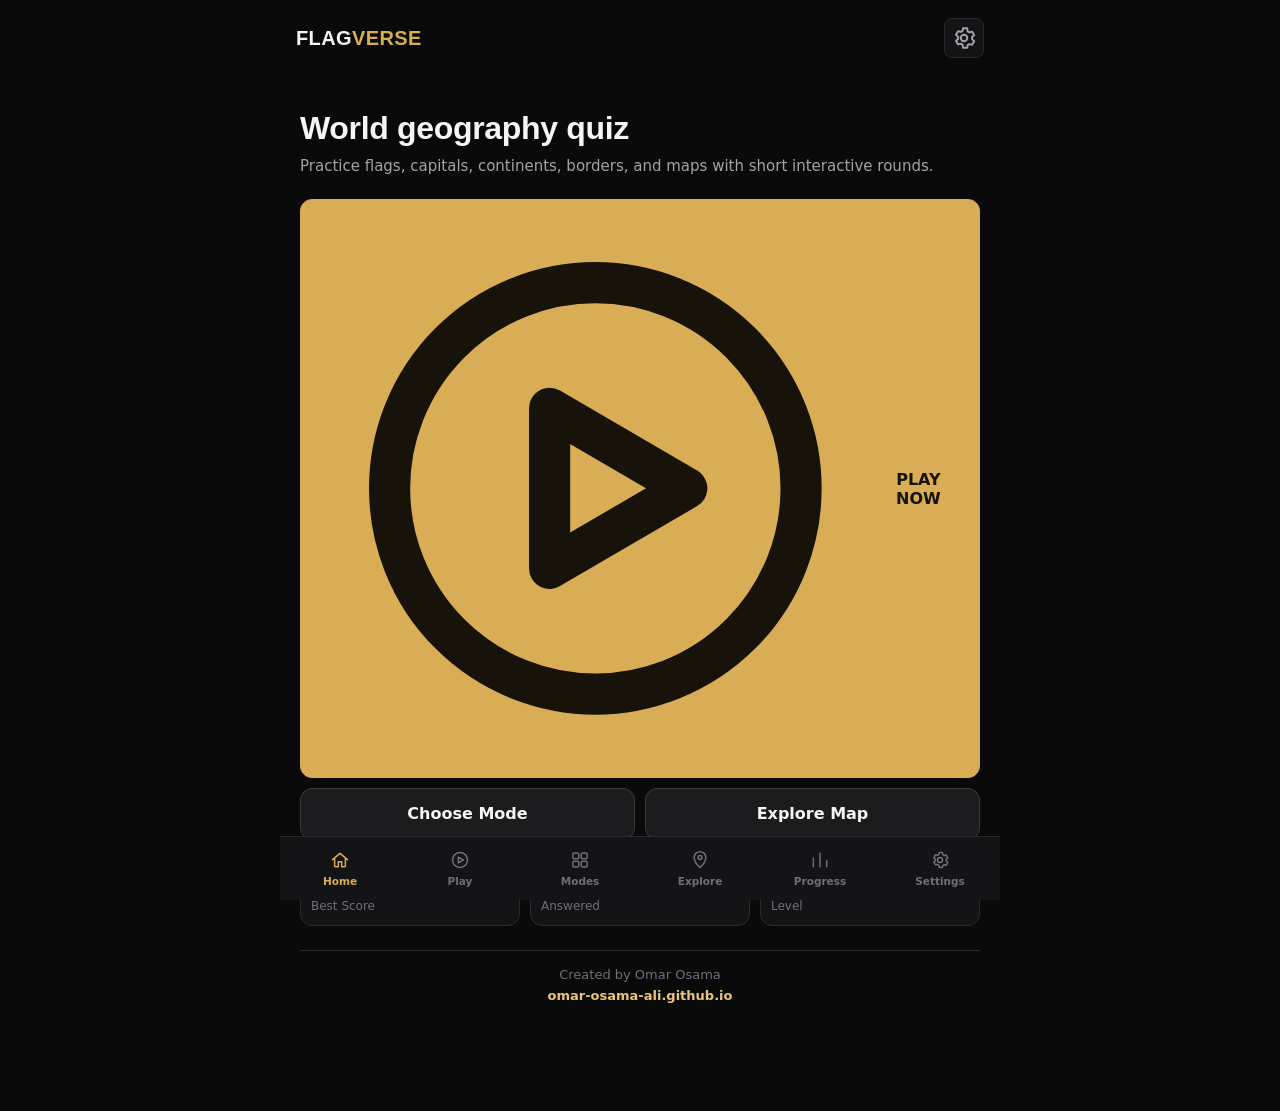
==== index.html @ dda2aec3 "Add files via upload" ====
<!doctype html>
<html lang="en">
<head>
<meta charset="utf-8" />
<meta name="viewport" content="width=device-width, initial-scale=1, viewport-fit=cover" />
<title>FLAGVERSE | World Geography Quiz</title>
<meta name="description" content="Test your knowledge of world flags, capitals, maps, and borders." />
<meta name="theme-color" content="#0a0a0b" />
<link rel="stylesheet" href="./css/style.css" />
</head>
<body>
<a class="fv-skip-link" href="#main-content">Skip to main content</a>
<div class="fv-app" id="fv-app">

  <div class="fv-topbar">
    <div class="fv-wordmark">FLAG<span>VERSE</span></div>
    <div class="fv-topbar-actions">
      <button class="fv-icon-btn" id="btn-top-settings" aria-label="Settings"></button>
    </div>
  </div>

  <!-- HOME -->
  <main id="main-content">
  <section class="fv-screen fv-active" id="screen-home">
    <div class="fv-hero">
      <h1>World geography quiz</h1>
      <p>Practice flags, capitals, continents, borders, and maps with short interactive rounds.</p>
      <div class="fv-hero-actions">
        <button class="fv-btn fv-btn-primary" id="btn-play-now"></button>
        <div class="fv-btn-row">
          <button class="fv-btn fv-btn-secondary" id="btn-choose-mode">Choose Mode</button>
          <button class="fv-btn fv-btn-secondary" id="btn-explore-map">Explore Map</button>
        </div>
      </div>
      <div class="fv-stat-grid" id="home-stats" aria-label="Your local game progress"></div>

      <div class="fv-credit">
        <span>Created by Omar Osama</span>
        <a href="https://omar-osama-ali.github.io/" target="_blank" rel="noopener noreferrer">omar-osama-ali.github.io</a>
      </div>
    </div>
  </section>

  <!-- MODES -->
  <section class="fv-screen" id="screen-modes">
    <div class="fv-back-row">
      <button class="fv-back-btn" data-nav="home"></button>
      <h2 class="fv-page-title">Modes</h2>
    </div>
    <p style="margin-bottom:14px;">Pick a mode to configure and play.</p>
    <div id="modes-list"></div>
  </section>

  <!-- SETUP -->
  <section class="fv-screen" id="screen-setup">
    <div class="fv-back-row">
      <button class="fv-back-btn" data-nav="home"></button>
      <h2 class="fv-page-title">Game Setup</h2>
    </div>

    <div class="fv-card">
      <div class="fv-section-title">Mode</div>
      <div class="fv-choice-grid" id="setup-mode-grid"></div>
    </div>

    <div class="fv-card">
      <div class="fv-section-title">Region</div>
      <div class="fv-choice-grid fv-cols-3" id="setup-region-grid"></div>
      <div id="setup-custom-wrap" style="display:none;margin-top:12px;">
        <div class="fv-section-title">Focus Sets</div>
        <div class="fv-focus-set-list" id="setup-focus-set-list"></div>

        <div class="fv-section-title" style="margin-top:14px;">Countries (tap to toggle)</div>
        <div class="fv-custom-toolbar">
          <span id="setup-custom-count">0 selected</span>
          <button class="fv-btn fv-btn-ghost fv-btn-sm" id="btn-custom-clear" type="button">Clear selected countries</button>
        </div>
        <label class="fv-field-label" for="setup-custom-search">Search countries</label>
        <input class="fv-player-name-input" id="setup-custom-search" placeholder="Search countries" autocomplete="off" />
        <div class="fv-choice-grid fv-cols-3" id="setup-custom-grid" style="max-height:220px;overflow:auto;"></div>
        <div class="fv-save-set-row">
          <label class="fv-field-label" for="setup-set-name">Saved set name</label>
          <input class="fv-player-name-input" id="setup-set-name" maxlength="28" placeholder="Name this set" style="margin-bottom:0;" />
          <button class="fv-btn fv-btn-secondary fv-btn-sm" id="btn-save-focus-set">Save Set</button>
        </div>
      </div>
    </div>

    <div class="fv-card">
      <div class="fv-section-title">Difficulty</div>
      <div class="fv-choice-grid" id="setup-difficulty-grid"></div>
    </div>

    <div class="fv-card">
      <div class="fv-section-title">Questions</div>
      <div class="fv-choice-grid fv-cols-3" id="setup-count-grid"></div>
    </div>

    <div class="fv-card">
      <div class="fv-toggle-row">
        <div>
          <div class="fv-toggle-label">Timer</div>
          <div class="fv-toggle-sub" id="setup-timer-sub">20 seconds per question</div>
        </div>
        <button class="fv-switch" id="setup-timer-toggle" type="button" aria-pressed="false" aria-label="Toggle timer"><span class="fv-switch-knob"></span></button>
      </div>
      <div id="setup-timer-duration-wrap" style="margin:4px 0 12px;">
        <div class="fv-choice-grid fv-cols-3" id="setup-timer-duration-grid"></div>
      </div>
      <div class="fv-toggle-row">
        <div>
          <div class="fv-toggle-label">Hints</div>
          <div class="fv-toggle-sub">Allow hints during play</div>
        </div>
        <button class="fv-switch" id="setup-hints-toggle" type="button" aria-pressed="false" aria-label="Toggle hints"><span class="fv-switch-knob"></span></button>
      </div>
      <div class="fv-toggle-row">
        <div>
          <div class="fv-toggle-label">Allow Repeats</div>
          <div class="fv-toggle-sub">Same country can appear twice</div>
        </div>
        <button class="fv-switch" id="setup-repeats-toggle" type="button" aria-pressed="false" aria-label="Toggle repeated countries"><span class="fv-switch-knob"></span></button>
      </div>
    </div>

    <div class="fv-card">
      <div class="fv-section-title">Players (local)</div>
      <p class="fv-local-note">Player names are used only in this browser and are not submitted to a server.</p>
      <div class="fv-choice-grid fv-cols-3" id="setup-players-grid"></div>
      <div id="setup-player-names" style="margin-top:10px;display:none;"></div>
    </div>

    <button class="fv-btn fv-btn-primary" id="btn-start-game" style="margin-top:6px;">Start Game</button>
  </section>

  <!-- QUIZ -->
  <section class="fv-screen" id="screen-quiz">
    <div class="fv-back-row">
      <button class="fv-back-btn" id="btn-quit-quiz"></button>
      <h2 class="fv-page-title" id="quiz-mode-title">Quiz</h2>
    </div>

    <div class="fv-quiz-topline">
      <span id="quiz-progress-label">Question 1 / 10</span>
      <span class="fv-streak-pill" id="quiz-streak" style="display:none;"></span>
      <span class="fv-timer" id="quiz-timer" style="display:none;"></span>
    </div>
    <div class="fv-progress-track"><div class="fv-progress-fill" id="quiz-progress-fill" style="width:0%"></div></div>

    <div class="fv-player-turn-banner" id="quiz-player-banner" style="display:none;"></div>

    <div id="quiz-question-area"></div>

    <div class="fv-hint-row" id="quiz-hint-row" style="display:none;"></div>

    <div class="fv-feedback" id="quiz-feedback">
      <div class="fv-feedback-title" id="quiz-feedback-title"></div>
      <div class="fv-feedback-sub" id="quiz-feedback-sub"></div>
    </div>

    <button class="fv-btn fv-btn-primary" id="btn-next-question" style="margin-top:16px;display:none;">Next</button>
  </section>

  <!-- RESULT -->
  <section class="fv-screen" id="screen-result">
    <div class="fv-back-row">
      <button class="fv-back-btn" data-nav="home"></button>
      <h2 class="fv-page-title">Results</h2>
    </div>
    <div id="result-content"></div>
    <div class="fv-btn-row" style="margin-top:18px;">
      <button class="fv-btn fv-btn-secondary" data-nav="home">Home</button>
      <button class="fv-btn fv-btn-primary" id="btn-play-again">Play Again</button>
    </div>
  </section>

  <!-- EXPLORE MAP -->
  <section class="fv-screen" id="screen-explore">
    <div class="fv-back-row">
      <button class="fv-back-btn" data-nav="home"></button>
      <h2 class="fv-page-title">Explore Map</h2>
    </div>
    <p style="margin-bottom:12px;">Select a country to view its details. Explore mode does not affect your score.</p>
    <div class="fv-map-wrap" id="explore-map-wrap">
      <svg id="explore-map-svg"></svg>
      <div class="fv-map-controls">
        <button class="fv-map-zoom-btn" id="explore-zoom-in" type="button" aria-label="Zoom in"></button>
        <button class="fv-map-zoom-btn" id="explore-zoom-out" type="button" aria-label="Zoom out"></button>
        <button class="fv-map-zoom-btn" id="explore-zoom-reset" type="button" aria-label="Reset map zoom"></button>
      </div>
    </div>
    <div class="fv-card fv-explore-panel" id="explore-panel" style="display:none;"></div>
  </section>

  <!-- PROGRESS -->
  <section class="fv-screen" id="screen-progress">
    <div class="fv-back-row">
      <button class="fv-back-btn" data-nav="home"></button>
      <h2 class="fv-page-title">Progress</h2>
    </div>
    <div id="progress-content"></div>
  </section>

  <!-- SETTINGS -->
  <section class="fv-screen" id="screen-settings">
    <div class="fv-back-row">
      <button class="fv-back-btn" data-nav="home"></button>
      <h2 class="fv-page-title">Settings</h2>
    </div>
    <div class="fv-card">
      <div class="fv-section-title">Default Preferences</div>
      <p>Your last-used Game Setup is saved automatically and reused for Play Now.</p>
    </div>
    <div class="fv-card">
      <div class="fv-section-title">Data</div>
      <button class="fv-btn fv-btn-ghost fv-settings-danger" id="btn-reset-progress">Reset Local Progress</button>
    </div>
    <div class="fv-card">
      <div class="fv-section-title">About</div>
      <p>FLAGVERSE stores game progress and settings locally in this browser. The app does not provide a global leaderboard or an account system.</p>
      <div class="fv-credit" style="margin-top:14px;">
        <strong>Project owner</strong>
        <span>Omar Osama Ali</span>
        <span>Cairo, Egypt</span>
        <a href="mailto:omar-osama2011@yahoo.com">omar-osama2011@yahoo.com</a>
        <a href="https://omar-osama-ali.github.io/" target="_blank" rel="noopener noreferrer">omar-osama-ali.github.io</a>
      </div>
    </div>
    <div class="fv-card">
      <div class="fv-section-title">Legal and privacy</div>
      <p class="fv-legal-links"><a href="./privacy.html">Privacy Policy</a><a href="./cookies.html">Cookies Policy</a><a href="./terms.html">Terms of Use</a><a href="./refund.html">Refund Policy</a></p>
    </div>
  </section>

  </main>

  <nav class="fv-nav" id="fv-nav" aria-label="Primary navigation">
    <button class="fv-nav-item" data-nav="home"><span class="fv-nav-icon"></span><span>Home</span></button>
    <button class="fv-nav-item" data-nav="setup"><span class="fv-nav-icon"></span><span>Play</span></button>
    <button class="fv-nav-item" data-nav="modes"><span class="fv-nav-icon"></span><span>Modes</span></button>
    <button class="fv-nav-item" data-nav="explore"><span class="fv-nav-icon"></span><span>Explore</span></button>
    <button class="fv-nav-item" data-nav="progress"><span class="fv-nav-icon"></span><span>Progress</span></button>
    <button class="fv-nav-item" data-nav="settings"><span class="fv-nav-icon"></span><span>Settings</span></button>
  </nav>
</div>

<script src="./js/icons.js"></script>
<script src="./js/countries-data.js"></script>
<script src="./js/storage.js"></script>
<script src="./js/focus-sets.js"></script>
<script src="./js/scoring.js"></script>
<script src="./js/questions.js"></script>
<script src="./js/map.js"></script>
<script src="./js/game.js"></script>
<script src="./js/ui.js"></script>
<script src="./js/main.js"></script>
</body>
</html>
---- css/style.css ----
/* FLAGVERSE - design tokens
   Palette: near-black base, warm gold accent, no purple, no decorative gradients.
   Type: system UI fonts for fast, local rendering and reduced third-party dependencies. */

:root {
  --bg: #0a0a0b;
  --surface: #141416;
  --surface-2: #1c1c1f;
  --surface-3: #232326;
  --border: #2b2b2f;
  --border-strong: #3a3a3f;
  --text: #f5f5f4;
  --text-dim: #a3a3a8;
  --text-faint: #6f6f75;
  --gold: #d8ad55;
  --gold-strong: #e9c67c;
  --gold-dim: #6b5730;
  --success: #46c07d;
  --success-bg: rgba(70, 192, 125, 0.14);
  --danger: #e2685f;
  --danger-bg: rgba(226, 104, 95, 0.14);
  --radius-sm: 8px;
  --radius-md: 12px;
  --radius-lg: 18px;
  --nav-h: 64px;
  --font-display: "Segoe UI", Arial, sans-serif;
  --font-body: system-ui, -apple-system, BlinkMacSystemFont, "Segoe UI", Arial, sans-serif;
}

* {
  box-sizing: border-box;
}

html,
body {
  margin: 0;
  padding: 0;
  background: var(--bg);
  color: var(--text);
  font-family: var(--font-body);
  -webkit-tap-highlight-color: transparent;
}

body {
  min-height: 100vh;
  padding-bottom: calc(var(--nav-h) + 12px);
}

h1,
h2,
h3,
h4 {
  font-family: var(--font-display);
  margin: 0;
  font-weight: 600;
  letter-spacing: -0.01em;
}

p {
  margin: 0;
  color: var(--text-dim);
  line-height: 1.5;
}

button {
  font-family: inherit;
  cursor: pointer;
}

a {
  color: inherit;
}

img {
  max-width: 100%;
  display: block;
}

:focus-visible {
  outline: 2px solid var(--gold);
  outline-offset: 2px;
}

.fv-app {
  max-width: 720px;
  margin: 0 auto;
  min-height: 100vh;
  position: relative;
}

.fv-screen {
  display: none;
  padding: 20px 16px 24px;
  animation: fv-fade-in 0.18s ease;
}

.fv-screen.fv-active {
  display: block;
}

@keyframes fv-fade-in {
  from {
    opacity: 0;
    transform: translateY(4px);
  }
  to {
    opacity: 1;
    transform: translateY(0);
  }
}

/* ---------- Top bar ---------- */
.fv-topbar {
  display: flex;
  align-items: center;
  justify-content: space-between;
  padding: 18px 16px 4px;
  max-width: 720px;
  margin: 0 auto;
}

.fv-wordmark {
  font-family: var(--font-display);
  font-size: 20px;
  font-weight: 700;
  letter-spacing: 0.02em;
  color: var(--text);
}

.fv-wordmark span {
  color: var(--gold);
}

.fv-topbar-actions {
  display: flex;
  gap: 8px;
}

.fv-icon-btn {
  width: 40px;
  height: 40px;
  border-radius: var(--radius-sm);
  background: var(--surface);
  border: 1px solid var(--border);
  display: flex;
  align-items: center;
  justify-content: center;
  color: var(--text-dim);
}

.fv-icon-btn:active {
  background: var(--surface-2);
}

/* ---------- Buttons ---------- */
.fv-btn {
  display: inline-flex;
  align-items: center;
  justify-content: center;
  gap: 8px;
  width: 100%;
  min-height: 52px;
  padding: 14px 20px;
  border-radius: var(--radius-md);
  border: 1px solid var(--border);
  background: var(--surface);
  color: var(--text);
  font-size: 16px;
  font-weight: 600;
  font-family: var(--font-body);
  transition: transform 0.08s ease, background 0.15s ease, border-color 0.15s ease;
}

.fv-btn:active {
  transform: scale(0.98);
}

.fv-btn-primary {
  background: var(--gold);
  border-color: var(--gold);
  color: #17130a;
}

.fv-btn-primary:active {
  background: var(--gold-strong);
}

.fv-btn-secondary {
  background: var(--surface-2);
  border-color: var(--border-strong);
}

.fv-btn-ghost {
  background: transparent;
  border-color: var(--border);
  color: var(--text-dim);
}

.fv-btn-sm {
  min-height: 40px;
  padding: 8px 14px;
  font-size: 14px;
  width: auto;
}

.fv-btn-row {
  display: flex;
  gap: 10px;
}

.fv-btn[disabled] {
  opacity: 0.45;
  pointer-events: none;
}

/* ---------- Cards ---------- */
.fv-card {
  background: var(--surface);
  border: 1px solid var(--border);
  border-radius: var(--radius-lg);
  padding: 18px;
}

.fv-card + .fv-card {
  margin-top: 12px;
}

.fv-section-title {
  font-size: 13px;
  font-weight: 600;
  color: var(--text-faint);
  text-transform: none;
  margin-bottom: 10px;
}

/* ---------- Home ---------- */
.fv-hero {
  padding: 28px 4px 8px;
}

.fv-hero h1 {
  font-size: 32px;
  line-height: 1.15;
}

.fv-hero p {
  margin-top: 8px;
  font-size: 15px;
}

.fv-hero-actions {
  margin-top: 22px;
  display: flex;
  flex-direction: column;
  gap: 10px;
}

.fv-stat-grid {
  display: grid;
  grid-template-columns: repeat(3, 1fr);
  gap: 10px;
  margin-top: 18px;
}

.fv-stat {
  background: var(--surface);
  border: 1px solid var(--border);
  border-radius: var(--radius-md);
  padding: 12px 10px;
  text-align: left;
}

.fv-stat-value {
  font-family: var(--font-display);
  font-size: 22px;
  font-weight: 700;
  color: var(--gold-strong);
}

.fv-stat-label {
  font-size: 12px;
  color: var(--text-faint);
  margin-top: 2px;
}

/* ---------- Choice grid (setup screens) ---------- */
.fv-choice-grid {
  display: grid;
  grid-template-columns: repeat(2, 1fr);
  gap: 8px;
}

.fv-choice-grid.fv-cols-3 {
  grid-template-columns: repeat(3, 1fr);
}

.fv-choice {
  border: 1px solid var(--border);
  background: var(--surface-2);
  border-radius: var(--radius-md);
  padding: 12px 10px;
  text-align: left;
  color: var(--text-dim);
  font-size: 14px;
  font-weight: 600;
  min-height: 48px;
}

.fv-choice .fv-choice-sub {
  display: block;
  font-weight: 400;
  font-size: 11px;
  color: var(--text-faint);
  margin-top: 2px;
}

.fv-choice.fv-selected {
  border-color: var(--gold);
  color: var(--text);
  background: rgba(216, 173, 85, 0.1);
}

.fv-toggle-row {
  display: flex;
  align-items: center;
  justify-content: space-between;
  padding: 12px 2px;
  border-bottom: 1px solid var(--border);
}

.fv-toggle-row:last-child {
  border-bottom: none;
}

.fv-toggle-label {
  font-size: 15px;
  font-weight: 600;
  color: var(--text);
}

.fv-toggle-sub {
  font-size: 12px;
  color: var(--text-faint);
  margin-top: 2px;
}

.fv-switch {
  width: 46px;
  height: 27px;
  border-radius: 14px;
  background: var(--surface-3);
  border: 1px solid var(--border-strong);
  position: relative;
  flex-shrink: 0;
}

.fv-switch-knob {
  position: absolute;
  top: 2px;
  left: 2px;
  width: 21px;
  height: 21px;
  border-radius: 50%;
  background: var(--text-faint);
  transition: transform 0.15s ease, background 0.15s ease;
}

.fv-switch.fv-on {
  background: var(--gold-dim);
  border-color: var(--gold);
}

.fv-switch.fv-on .fv-switch-knob {
  transform: translateX(19px);
  background: var(--gold-strong);
}

/* ---------- Quiz screen ---------- */
.fv-quiz-topline {
  display: flex;
  align-items: center;
  justify-content: space-between;
  margin-bottom: 14px;
  font-size: 13px;
  color: var(--text-faint);
}

.fv-progress-track {
  height: 4px;
  border-radius: 2px;
  background: var(--surface-2);
  overflow: hidden;
  margin-bottom: 18px;
}

.fv-progress-fill {
  height: 100%;
  background: var(--gold);
  border-radius: 2px;
  transition: width 0.25s ease;
}

.fv-streak-pill {
  display: inline-flex;
  align-items: center;
  gap: 6px;
  padding: 4px 10px;
  border-radius: var(--radius-sm);
  background: var(--surface-2);
  border: 1px solid var(--border);
  color: var(--gold-strong);
  font-weight: 700;
  font-size: 13px;
}

.fv-timer {
  font-variant-numeric: tabular-nums;
  font-weight: 700;
}

.fv-timer.fv-timer-low {
  color: var(--danger);
}

.fv-question-flag-wrap {
  display: flex;
  justify-content: center;
  margin: 6px 0 20px;
}

.fv-question-flag {
  width: 100%;
  max-width: 340px;
  aspect-ratio: 3 / 2;
  object-fit: cover;
  border-radius: var(--radius-md);
  border: 1px solid var(--border);
  background: var(--surface-2);
}

.fv-question-prompt {
  font-size: 22px;
  text-align: center;
  margin-bottom: 4px;
}

.fv-question-sub {
  text-align: center;
  font-size: 15px;
  color: var(--text-dim);
  margin-bottom: 18px;
}

.fv-capital-display {
  font-family: var(--font-display);
  font-size: 30px;
  text-align: center;
  font-weight: 700;
  margin: 10px 0 22px;
}

.fv-clue-list {
  list-style: none;
  padding: 0;
  margin: 0 0 20px;
  display: flex;
  flex-direction: column;
  gap: 8px;
}

.fv-clue-list li {
  background: var(--surface-2);
  border: 1px solid var(--border);
  border-radius: var(--radius-sm);
  padding: 10px 12px;
  font-size: 14px;
  color: var(--text-dim);
}

.fv-clue-list li.fv-locked {
  color: var(--text-faint);
  filter: blur(4px);
  user-select: none;
}

.fv-options {
  display: grid;
  grid-template-columns: 1fr;
  gap: 10px;
}

.fv-options.fv-options-flags {
  grid-template-columns: 1fr 1fr;
}

.fv-option {
  border: 1px solid var(--border);
  background: var(--surface);
  border-radius: var(--radius-md);
  padding: 14px 16px;
  min-height: 52px;
  font-size: 16px;
  font-weight: 600;
  text-align: left;
  color: var(--text);
  display: flex;
  align-items: center;
  gap: 10px;
}

.fv-option:active {
  transform: scale(0.98);
}

.fv-option img {
  width: 44px;
  border-radius: 4px;
  border: 1px solid var(--border);
}

.fv-options-flags .fv-option {
  flex-direction: column;
  align-items: stretch;
  padding: 10px;
}

.fv-options-flags .fv-option img {
  width: 100%;
  aspect-ratio: 3/2;
  object-fit: cover;
}

.fv-option.fv-correct {
  border-color: var(--success);
  background: var(--success-bg);
}

.fv-option.fv-incorrect {
  border-color: var(--danger);
  background: var(--danger-bg);
}

.fv-option[disabled] {
  opacity: 1;
  pointer-events: none;
}

.fv-option[disabled]:not(.fv-correct):not(.fv-incorrect) {
  opacity: 0.5;
}

.fv-feedback {
  margin-top: 16px;
  padding: 14px 16px;
  border-radius: var(--radius-md);
  border: 1px solid var(--border);
  display: none;
}

.fv-feedback.fv-show {
  display: block;
}

.fv-feedback.fv-good {
  border-color: var(--success);
  background: var(--success-bg);
}

.fv-feedback.fv-bad {
  border-color: var(--danger);
  background: var(--danger-bg);
}

.fv-feedback-title {
  font-family: var(--font-display);
  font-weight: 700;
  font-size: 16px;
}

.fv-feedback-sub {
  font-size: 13px;
  color: var(--text-dim);
  margin-top: 3px;
}

.fv-hint-row {
  display: flex;
  gap: 8px;
  overflow-x: auto;
  margin: 16px 0 4px;
  padding-bottom: 4px;
}

.fv-hint-chip {
  flex: none;
  border: 1px solid var(--border);
  background: var(--surface-2);
  color: var(--text-dim);
  border-radius: var(--radius-sm);
  padding: 8px 12px;
  font-size: 12px;
  font-weight: 600;
  white-space: nowrap;
}

.fv-hint-chip[disabled] {
  opacity: 0.35;
}

/* ---------- Map ---------- */
.fv-map-wrap {
  position: relative;
  width: 100%;
  aspect-ratio: 4 / 3;
  background: var(--surface);
  border: 1px solid var(--border);
  border-radius: var(--radius-md);
  overflow: hidden;
  touch-action: none;
}

.fv-map-wrap svg {
  width: 100%;
  height: 100%;
  display: block;
}

.fv-country {
  fill: var(--surface-3);
  stroke: var(--bg);
  stroke-width: 0.5;
}

.fv-interactive {
  cursor: pointer;
}

.fv-interactive:hover {
  fill: var(--gold-dim);
}

.fv-unavailable {
  fill: var(--surface-2);
  pointer-events: none;
}

.fv-country.fv-correct {
  fill: var(--success);
}

.fv-country.fv-incorrect {
  fill: var(--danger);
}

.fv-map-controls {
  position: absolute;
  right: 10px;
  bottom: 10px;
  display: flex;
  flex-direction: column;
  gap: 6px;
}

.fv-map-zoom-btn {
  width: 36px;
  height: 36px;
  border-radius: var(--radius-sm);
  background: rgba(20, 20, 22, 0.85);
  border: 1px solid var(--border-strong);
  color: var(--text);
  font-size: 18px;
  font-weight: 700;
  display: flex;
  align-items: center;
  justify-content: center;
}

.fv-explore-panel {
  margin-top: 12px;
}

.fv-explore-panel .fv-row {
  display: flex;
  justify-content: space-between;
  padding: 8px 0;
  border-bottom: 1px solid var(--border);
  font-size: 14px;
}

.fv-explore-panel .fv-row:last-child {
  border-bottom: none;
}

.fv-explore-panel .fv-row-label {
  color: var(--text-faint);
}

.fv-explore-flag {
  width: 64px;
  border-radius: 6px;
  border: 1px solid var(--border);
  margin-right: 10px;
}

.fv-explore-head {
  display: flex;
  align-items: center;
  gap: 10px;
}

/* ---------- Mode cards ---------- */
.fv-mode-card {
  width: 100%;
  text-align: left;
  display: flex;
  align-items: center;
  justify-content: space-between;
  margin-bottom: 10px;
  border: 1px solid var(--border);
  background: var(--surface);
  color: var(--text);
  min-height: 64px;
}

.fv-mode-card-title {
  display: block;
  font-family: var(--font-display);
  font-weight: 600;
  font-size: 16px;
}

.fv-mode-card-desc {
  display: block;
  font-size: 13px;
  color: var(--text-faint);
  margin-top: 3px;
}

.fv-mode-card-chev {
  color: var(--text-faint);
  flex-shrink: 0;
  margin-left: 10px;
}

/* ---------- Result screen ---------- */
.fv-result-score {
  text-align: center;
  padding: 20px 0 6px;
}

.fv-result-score .fv-big {
  font-family: var(--font-display);
  font-size: 52px;
  font-weight: 700;
  color: var(--gold-strong);
}

.fv-result-grid {
  display: grid;
  grid-template-columns: repeat(2, 1fr);
  gap: 10px;
  margin-top: 18px;
}

.fv-result-item {
  background: var(--surface-2);
  border: 1px solid var(--border);
  border-radius: var(--radius-md);
  padding: 12px;
}

.fv-result-item .fv-label {
  font-size: 12px;
  color: var(--text-faint);
}

.fv-result-item .fv-val {
  font-family: var(--font-display);
  font-size: 20px;
  font-weight: 700;
  margin-top: 2px;
}

.fv-player-row {
  display: flex;
  align-items: center;
  justify-content: space-between;
  padding: 10px 0;
  border-bottom: 1px solid var(--border);
}

.fv-player-row:last-child {
  border-bottom: none;
}

.fv-player-rank {
  color: var(--text-faint);
  font-size: 13px;
  width: 22px;
}

.fv-crown {
  color: var(--gold);
}

/* ---------- Credit ---------- */
.fv-credit {
  margin-top: 24px;
  padding-top: 16px;
  border-top: 1px solid var(--border);
  display: flex;
  flex-direction: column;
  gap: 3px;
  font-size: 13px;
  color: var(--text-faint);
}

.fv-credit a {
  color: var(--gold);
  text-decoration: none;
  font-weight: 600;
  word-break: break-all;
}

.fv-credit a:hover {
  color: var(--gold-strong);
  text-decoration: underline;
}

/* ---------- Focus sets ---------- */
.fv-focus-set-list {
  display: flex;
  flex-direction: column;
  gap: 8px;
}

.fv-focus-set {
  display: flex;
  align-items: center;
  gap: 10px;
  border: 1px solid var(--border);
  background: var(--surface-2);
  border-radius: var(--radius-md);
  padding: 10px 12px;
  min-height: 48px;
}

.fv-focus-set.fv-selected {
  border-color: var(--gold);
  background: rgba(216, 173, 85, 0.1);
}

.fv-focus-set-main {
  flex: 1;
  text-align: left;
  background: none;
  border: none;
  color: var(--text);
  padding: 0;
  font-size: 14px;
  font-weight: 600;
  font-family: inherit;
}

.fv-focus-set-count {
  display: block;
  font-size: 11px;
  font-weight: 400;
  color: var(--text-faint);
  margin-top: 2px;
}

.fv-focus-set-del {
  background: none;
  border: none;
  color: var(--text-faint);
  padding: 4px;
  display: flex;
  flex-shrink: 0;
}

.fv-focus-set-del svg {
  width: 16px;
  height: 16px;
}

.fv-custom-toolbar {
  display: flex;
  align-items: center;
  justify-content: space-between;
  font-size: 13px;
  color: var(--text-faint);
  margin-bottom: 8px;
}

.fv-save-set-row {
  display: flex;
  gap: 8px;
  align-items: center;
  margin-top: 10px;
}

.fv-save-set-row input {
  flex: 1;
}

.fv-save-set-row button {
  flex-shrink: 0;
}

/* ---------- Bottom nav ---------- */
.fv-nav {
  position: fixed;
  bottom: 0;
  left: 0;
  right: 0;
  height: var(--nav-h);
  background: var(--surface);
  border-top: 1px solid var(--border);
  display: flex;
  max-width: 720px;
  margin: 0 auto;
  z-index: 30;
}

.fv-nav-item {
  flex: 1;
  display: flex;
  flex-direction: column;
  align-items: center;
  justify-content: center;
  gap: 3px;
  background: transparent;
  border: none;
  color: var(--text-faint);
  font-size: 10.5px;
  font-weight: 600;
  padding: 6px 2px;
}

.fv-nav-item.fv-active {
  color: var(--gold);
}

.fv-nav-item svg {
  width: 20px;
  height: 20px;
}

/* ---------- Misc ---------- */
.fv-back-row {
  display: flex;
  align-items: center;
  gap: 10px;
  margin-bottom: 16px;
}

.fv-back-btn {
  width: 38px;
  height: 38px;
  border-radius: var(--radius-sm);
  background: var(--surface);
  border: 1px solid var(--border);
  color: var(--text);
  display: flex;
  align-items: center;
  justify-content: center;
}

.fv-page-title {
  font-size: 20px;
}

.fv-empty-state {
  text-align: center;
  padding: 40px 20px;
  color: var(--text-faint);
}

.fv-player-name-input {
  width: 100%;
  min-height: 46px;
  border-radius: var(--radius-sm);
  border: 1px solid var(--border);
  background: var(--surface-2);
  color: var(--text);
  padding: 10px 12px;
  font-size: 15px;
  margin-bottom: 8px;
}

.fv-player-turn-banner {
  text-align: center;
  font-size: 13px;
  color: var(--text-faint);
  margin-bottom: 6px;
}

.fv-player-turn-banner strong {
  color: var(--gold-strong);
}

.fv-settings-danger {
  border-color: var(--danger);
  color: var(--danger);
}

@media (min-width: 640px) {
  .fv-choice-grid {
    grid-template-columns: repeat(3, 1fr);
  }
  .fv-stat-grid {
    grid-template-columns: repeat(3, 1fr);
  }
}

@media (prefers-reduced-motion: reduce) {
  .fv-screen,
  .fv-btn,
  .fv-option {
    animation: none !important;
    transition: none !important;
  }
}

/* Native map renderer: keeps the map functional even without CDN libraries. */
.fv-map-wrap svg { cursor: grab; user-select: none; }
.fv-map-wrap svg:active { cursor: grabbing; }


/* Accessibility and responsive polish */
.fv-skip-link {
  position: fixed;
  left: 12px;
  top: 12px;
  z-index: 1000;
  transform: translateY(-180%);
  background: var(--gold);
  color: #17130a;
  padding: 10px 14px;
  border-radius: var(--radius-sm);
  font-weight: 700;
  text-decoration: none;
}
.fv-skip-link:focus { transform: translateY(0); }
.fv-field-label {
  display: block;
  margin: 0 0 6px;
  font-size: 13px;
  font-weight: 600;
  color: var(--text-dim);
}
.fv-credit {
  display: flex;
  flex-wrap: wrap;
  gap: 6px 12px;
  align-items: center;
}
.fv-credit a { color: var(--gold-strong); }
.fv-legal-links { display: flex; flex-wrap: wrap; gap: 10px 16px; }
.fv-legal-links a { color: var(--gold-strong); font-weight: 600; }
button, input { -webkit-font-smoothing: antialiased; }
input {
  color: var(--text);
}
input::placeholder { color: #8f8f96; opacity: 1; }
@media (max-width: 420px) {
  .fv-btn-row { flex-direction: column; }
  .fv-stat-grid { grid-template-columns: 1fr; }
}
@media (prefers-reduced-motion: reduce) {
  html { scroll-behavior: auto !important; }
  .fv-screen { animation: none !important; }
}

.fv-local-note { font-size: 12px; margin-bottom: 12px; }
.fv-field-label + .fv-player-name-input { margin-bottom: 10px; }
.fv-nav-item:focus-visible, .fv-map-zoom-btn:focus-visible, .fv-switch:focus-visible, .fv-icon-btn:focus-visible { outline: 2px solid var(--gold); outline-offset: 2px; }
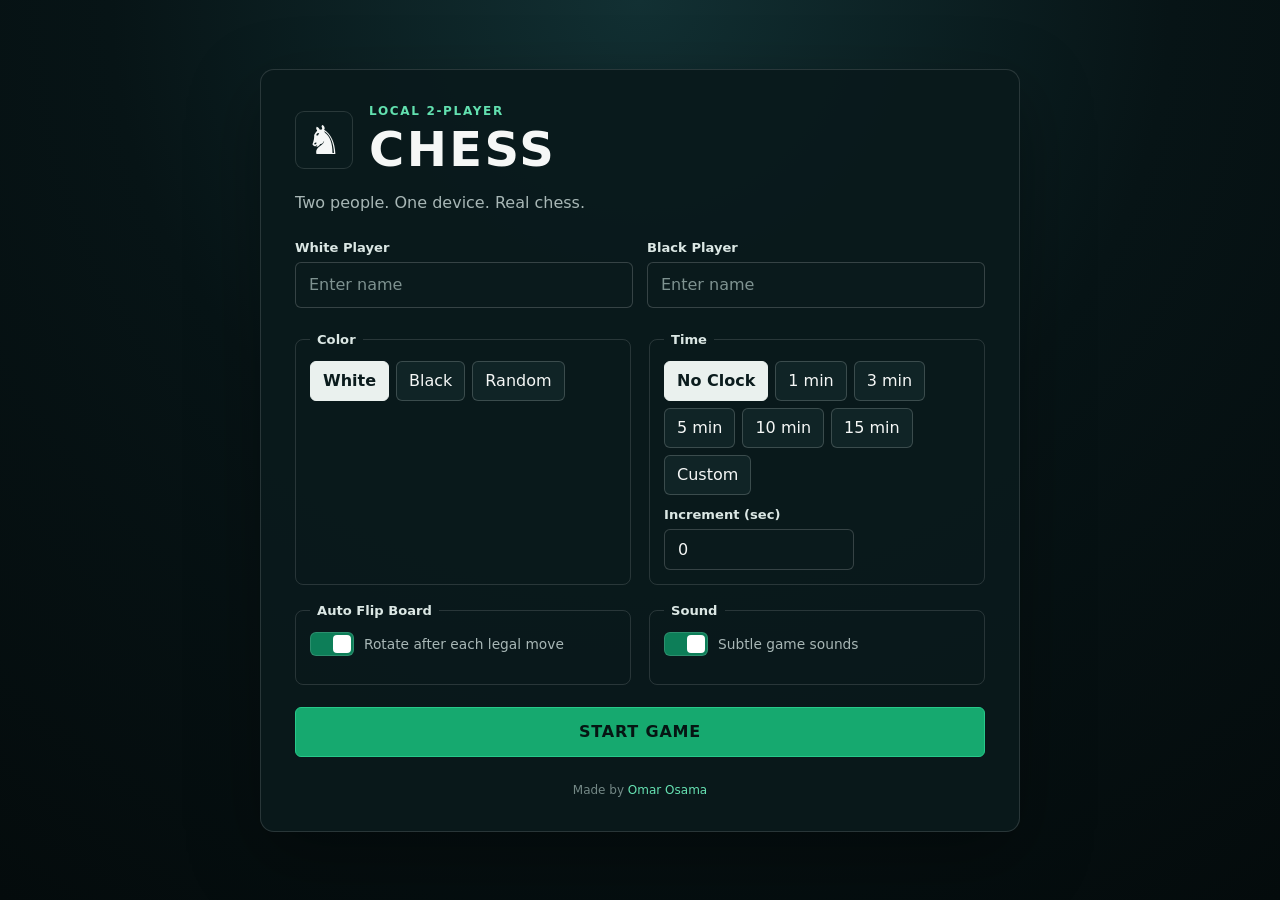
==== commit b9f51027: "Add files via upload" ====
--- a/index.html
+++ b/index.html
@@ -1,258 +1,157 @@
 <!doctype html>
 <html lang="en">
 <head>
-<meta charset="utf-8" />
-<meta name="viewport" content="width=device-width, initial-scale=1, viewport-fit=cover" />
-<title>FLAGVERSE | World Geography Quiz</title>
-<meta name="description" content="Test your knowledge of world flags, capitals, maps, and borders." />
-<meta name="theme-color" content="#0a0a0b" />
-<link rel="stylesheet" href="./css/style.css" />
+  <meta charset="utf-8">
+  <meta name="viewport" content="width=device-width, initial-scale=1, viewport-fit=cover">
+  <meta name="theme-color" content="#071416">
+  <meta name="description" content="A polished local 2-player chess game for two people sharing one device.">
+  <title>LOCAL 2-PLAYER CHESS</title>
+  <link rel="stylesheet" href="styles.css">
 </head>
 <body>
-<a class="fv-skip-link" href="#main-content">Skip to main content</a>
-<div class="fv-app" id="fv-app">
+  <main id="app" class="app-shell">
+    <section id="setupScreen" class="screen setup-screen" aria-labelledby="setupTitle">
+      <div class="setup-card">
+        <div class="brand-lockup">
+          <div class="brand-mark" aria-hidden="true">♞</div>
+          <div>
+            <p class="eyebrow">LOCAL 2-PLAYER</p>
+            <h1 id="setupTitle">CHESS</h1>
+          </div>
+        </div>
+        <p class="setup-lede">Two people. One device. Real chess.</p>
 
-  <div class="fv-topbar">
-    <div class="fv-wordmark">FLAG<span>VERSE</span></div>
-    <div class="fv-topbar-actions">
-      <button class="fv-icon-btn" id="btn-top-settings" aria-label="Settings"></button>
+        <form id="setupForm" novalidate>
+          <div class="player-fields">
+            <label class="field">
+              <span>White Player</span>
+              <input id="whiteName" name="whiteName" type="text" maxlength="24" autocomplete="off" placeholder="Enter name" required>
+            </label>
+            <label class="field">
+              <span>Black Player</span>
+              <input id="blackName" name="blackName" type="text" maxlength="24" autocomplete="off" placeholder="Enter name" required>
+            </label>
+          </div>
+
+          <div class="settings-grid">
+            <fieldset class="setting-group">
+              <legend>Color</legend>
+              <div class="segmented" role="group" aria-label="Color assignment">
+                <button type="button" class="segment active" data-color="white">White</button>
+                <button type="button" class="segment" data-color="black">Black</button>
+                <button type="button" class="segment" data-color="random">Random</button>
+              </div>
+            </fieldset>
+
+            <fieldset class="setting-group">
+              <legend>Time</legend>
+              <div class="choice-row" id="timeChoices">
+                <button type="button" class="choice active" data-time="0">No Clock</button>
+                <button type="button" class="choice" data-time="60">1 min</button>
+                <button type="button" class="choice" data-time="180">3 min</button>
+                <button type="button" class="choice" data-time="300">5 min</button>
+                <button type="button" class="choice" data-time="600">10 min</button>
+                <button type="button" class="choice" data-time="900">15 min</button>
+                <button type="button" class="choice" data-time="custom">Custom</button>
+              </div>
+              <div id="customTimeWrap" class="custom-time hidden">
+                <label class="field compact"><span>Minutes</span><input id="customMinutes" type="number" min="1" max="180" value="10"></label>
+                <label class="field compact"><span>Increment (sec)</span><input id="increment" type="number" min="0" max="60" value="0"></label>
+              </div>
+              <div id="presetIncrementWrap" class="increment-inline">
+                <label class="field compact"><span>Increment (sec)</span><input id="presetIncrement" type="number" min="0" max="60" value="0"></label>
+              </div>
+            </fieldset>
+
+            <fieldset class="setting-group split-setting">
+              <legend>Auto Flip Board</legend>
+              <label class="switch-row"><input id="autoFlip" type="checkbox" checked><span class="switch" aria-hidden="true"></span><span>Rotate after each legal move</span></label>
+            </fieldset>
+
+            <fieldset class="setting-group split-setting">
+              <legend>Sound</legend>
+              <label class="switch-row"><input id="sound" type="checkbox" checked><span class="switch" aria-hidden="true"></span><span>Subtle game sounds</span></label>
+            </fieldset>
+          </div>
+
+          <p id="setupError" class="form-error" role="alert" hidden></p>
+          <button class="primary-button start-button" type="submit">START GAME</button>
+        </form>
+
+        <footer class="creator-credit">Made by <a href="https://omar-osama-ali.github.io/" target="_blank" rel="noopener noreferrer">Omar Osama</a></footer>
+      </div>
+    </section>
+
+    <section id="gameScreen" class="screen game-screen hidden" aria-label="Chess game">
+      <header class="game-topbar">
+        <div class="game-brand"><span class="brand-mark small" aria-hidden="true">♞</span><span>LOCAL CHESS</span></div>
+        <div class="top-actions">
+          <button id="fullscreenBtn" class="icon-button" type="button" aria-label="Enter fullscreen" title="Fullscreen">⛶</button>
+          <button id="topMenuBtn" class="icon-button" type="button" aria-label="Open menu" title="Menu">☰</button>
+        </div>
+      </header>
+
+      <div class="game-layout">
+        <aside id="blackPlayer" class="player-card player-black" aria-label="Black player information"></aside>
+
+        <section class="board-column" aria-label="Chess board and controls">
+          <div id="statusBanner" class="status-banner" role="status" aria-live="polite"></div>
+          <div id="boardWrap" class="board-wrap">
+            <div id="chessBoard" class="chess-board" role="grid" aria-label="Chess board"></div>
+          </div>
+          <div class="turn-row">
+            <div id="turnIndicator" class="turn-indicator" aria-live="polite"></div>
+          </div>
+          <div class="game-controls">
+            <button id="undoBtn" class="secondary-button" type="button">Undo</button>
+            <button id="newGameBtn" class="secondary-button" type="button">New Game</button>
+            <button id="menuBtn" class="secondary-button" type="button">Menu</button>
+          </div>
+          <details id="historyDetails" class="history-panel">
+            <summary>Move History</summary>
+            <div id="moveHistory" class="move-history" aria-label="Move history"></div>
+          </details>
+        </section>
+
+        <aside id="whitePlayer" class="player-card player-white" aria-label="White player information"></aside>
+      </div>
+
+      <footer class="creator-credit game-credit">Made by <a href="https://omar-osama-ali.github.io/" target="_blank" rel="noopener noreferrer">Omar Osama</a></footer>
+    </section>
+  </main>
+
+  <div id="modalLayer" class="modal-layer hidden" aria-hidden="true"></div>
+  <div id="menuPanel" class="side-panel hidden" aria-hidden="true">
+    <div class="panel-header"><h2>Menu</h2><button id="closeMenuBtn" class="icon-button" type="button" aria-label="Close menu">×</button></div>
+    <div class="panel-actions">
+      <button id="menuUndo" class="panel-button" type="button">Undo</button>
+      <button id="restartBtn" class="panel-button" type="button">Restart</button>
+      <button id="flipBtn" class="panel-button" type="button">Flip Board</button>
+      <button id="soundMenuBtn" class="panel-button" type="button">Sound: ON</button>
+      <button id="themeBtn" class="panel-button" type="button">Board Theme: Classic</button>
+      <button id="claimDrawBtn" class="panel-button hidden" type="button">Claim Draw</button>
+      <button id="resignBtn" class="panel-button danger" type="button">Resign</button>
+      <button id="fullscreenMenuBtn" class="panel-button" type="button">Fullscreen</button>
+      <button id="setupBtn" class="panel-button" type="button">Exit to Setup</button>
     </div>
   </div>
 
-  <!-- HOME -->
-  <main id="main-content">
-  <section class="fv-screen fv-active" id="screen-home">
-    <div class="fv-hero">
-      <h1>World geography quiz</h1>
-      <p>Practice flags, capitals, continents, borders, and maps with short interactive rounds.</p>
-      <div class="fv-hero-actions">
-        <button class="fv-btn fv-btn-primary" id="btn-play-now"></button>
-        <div class="fv-btn-row">
-          <button class="fv-btn fv-btn-secondary" id="btn-choose-mode">Choose Mode</button>
-          <button class="fv-btn fv-btn-secondary" id="btn-explore-map">Explore Map</button>
-        </div>
-      </div>
-      <div class="fv-stat-grid" id="home-stats" aria-label="Your local game progress"></div>
+  <div id="promotionModal" class="dialog hidden" role="dialog" aria-modal="true" aria-labelledby="promotionTitle">
+    <div class="dialog-card">
+      <h2 id="promotionTitle">Promote Pawn</h2>
+      <p>Choose a piece.</p>
+      <div id="promotionChoices" class="promotion-choices"></div>
+    </div>
+  </div>
 
-      <div class="fv-credit">
-        <span>Created by Omar Osama</span>
-        <a href="https://omar-osama-ali.github.io/" target="_blank" rel="noopener noreferrer">omar-osama-ali.github.io</a>
-      </div>
+  <div id="confirmModal" class="dialog hidden" role="dialog" aria-modal="true" aria-labelledby="confirmTitle">
+    <div class="dialog-card">
+      <h2 id="confirmTitle"></h2>
+      <p id="confirmText"></p>
+      <div class="dialog-actions"><button id="confirmCancel" class="secondary-button" type="button">Cancel</button><button id="confirmOk" class="primary-button" type="button">Confirm</button></div>
     </div>
-  </section>
+  </div>
 
-  <!-- MODES -->
-  <section class="fv-screen" id="screen-modes">
-    <div class="fv-back-row">
-      <button class="fv-back-btn" data-nav="home"></button>
-      <h2 class="fv-page-title">Modes</h2>
-    </div>
-    <p style="margin-bottom:14px;">Pick a mode to configure and play.</p>
-    <div id="modes-list"></div>
-  </section>
-
-  <!-- SETUP -->
-  <section class="fv-screen" id="screen-setup">
-    <div class="fv-back-row">
-      <button class="fv-back-btn" data-nav="home"></button>
-      <h2 class="fv-page-title">Game Setup</h2>
-    </div>
-
-    <div class="fv-card">
-      <div class="fv-section-title">Mode</div>
-      <div class="fv-choice-grid" id="setup-mode-grid"></div>
-    </div>
-
-    <div class="fv-card">
-      <div class="fv-section-title">Region</div>
-      <div class="fv-choice-grid fv-cols-3" id="setup-region-grid"></div>
-      <div id="setup-custom-wrap" style="display:none;margin-top:12px;">
-        <div class="fv-section-title">Focus Sets</div>
-        <div class="fv-focus-set-list" id="setup-focus-set-list"></div>
-
-        <div class="fv-section-title" style="margin-top:14px;">Countries (tap to toggle)</div>
-        <div class="fv-custom-toolbar">
-          <span id="setup-custom-count">0 selected</span>
-          <button class="fv-btn fv-btn-ghost fv-btn-sm" id="btn-custom-clear" type="button">Clear selected countries</button>
-        </div>
-        <label class="fv-field-label" for="setup-custom-search">Search countries</label>
-        <input class="fv-player-name-input" id="setup-custom-search" placeholder="Search countries" autocomplete="off" />
-        <div class="fv-choice-grid fv-cols-3" id="setup-custom-grid" style="max-height:220px;overflow:auto;"></div>
-        <div class="fv-save-set-row">
-          <label class="fv-field-label" for="setup-set-name">Saved set name</label>
-          <input class="fv-player-name-input" id="setup-set-name" maxlength="28" placeholder="Name this set" style="margin-bottom:0;" />
-          <button class="fv-btn fv-btn-secondary fv-btn-sm" id="btn-save-focus-set">Save Set</button>
-        </div>
-      </div>
-    </div>
-
-    <div class="fv-card">
-      <div class="fv-section-title">Difficulty</div>
-      <div class="fv-choice-grid" id="setup-difficulty-grid"></div>
-    </div>
-
-    <div class="fv-card">
-      <div class="fv-section-title">Questions</div>
-      <div class="fv-choice-grid fv-cols-3" id="setup-count-grid"></div>
-    </div>
-
-    <div class="fv-card">
-      <div class="fv-toggle-row">
-        <div>
-          <div class="fv-toggle-label">Timer</div>
-          <div class="fv-toggle-sub" id="setup-timer-sub">20 seconds per question</div>
-        </div>
-        <button class="fv-switch" id="setup-timer-toggle" type="button" aria-pressed="false" aria-label="Toggle timer"><span class="fv-switch-knob"></span></button>
-      </div>
-      <div id="setup-timer-duration-wrap" style="margin:4px 0 12px;">
-        <div class="fv-choice-grid fv-cols-3" id="setup-timer-duration-grid"></div>
-      </div>
-      <div class="fv-toggle-row">
-        <div>
-          <div class="fv-toggle-label">Hints</div>
-          <div class="fv-toggle-sub">Allow hints during play</div>
-        </div>
-        <button class="fv-switch" id="setup-hints-toggle" type="button" aria-pressed="false" aria-label="Toggle hints"><span class="fv-switch-knob"></span></button>
-      </div>
-      <div class="fv-toggle-row">
-        <div>
-          <div class="fv-toggle-label">Allow Repeats</div>
-          <div class="fv-toggle-sub">Same country can appear twice</div>
-        </div>
-        <button class="fv-switch" id="setup-repeats-toggle" type="button" aria-pressed="false" aria-label="Toggle repeated countries"><span class="fv-switch-knob"></span></button>
-      </div>
-    </div>
-
-    <div class="fv-card">
-      <div class="fv-section-title">Players (local)</div>
-      <p class="fv-local-note">Player names are used only in this browser and are not submitted to a server.</p>
-      <div class="fv-choice-grid fv-cols-3" id="setup-players-grid"></div>
-      <div id="setup-player-names" style="margin-top:10px;display:none;"></div>
-    </div>
-
-    <button class="fv-btn fv-btn-primary" id="btn-start-game" style="margin-top:6px;">Start Game</button>
-  </section>
-
-  <!-- QUIZ -->
-  <section class="fv-screen" id="screen-quiz">
-    <div class="fv-back-row">
-      <button class="fv-back-btn" id="btn-quit-quiz"></button>
-      <h2 class="fv-page-title" id="quiz-mode-title">Quiz</h2>
-    </div>
-
-    <div class="fv-quiz-topline">
-      <span id="quiz-progress-label">Question 1 / 10</span>
-      <span class="fv-streak-pill" id="quiz-streak" style="display:none;"></span>
-      <span class="fv-timer" id="quiz-timer" style="display:none;"></span>
-    </div>
-    <div class="fv-progress-track"><div class="fv-progress-fill" id="quiz-progress-fill" style="width:0%"></div></div>
-
-    <div class="fv-player-turn-banner" id="quiz-player-banner" style="display:none;"></div>
-
-    <div id="quiz-question-area"></div>
-
-    <div class="fv-hint-row" id="quiz-hint-row" style="display:none;"></div>
-
-    <div class="fv-feedback" id="quiz-feedback">
-      <div class="fv-feedback-title" id="quiz-feedback-title"></div>
-      <div class="fv-feedback-sub" id="quiz-feedback-sub"></div>
-    </div>
-
-    <button class="fv-btn fv-btn-primary" id="btn-next-question" style="margin-top:16px;display:none;">Next</button>
-  </section>
-
-  <!-- RESULT -->
-  <section class="fv-screen" id="screen-result">
-    <div class="fv-back-row">
-      <button class="fv-back-btn" data-nav="home"></button>
-      <h2 class="fv-page-title">Results</h2>
-    </div>
-    <div id="result-content"></div>
-    <div class="fv-btn-row" style="margin-top:18px;">
-      <button class="fv-btn fv-btn-secondary" data-nav="home">Home</button>
-      <button class="fv-btn fv-btn-primary" id="btn-play-again">Play Again</button>
-    </div>
-  </section>
-
-  <!-- EXPLORE MAP -->
-  <section class="fv-screen" id="screen-explore">
-    <div class="fv-back-row">
-      <button class="fv-back-btn" data-nav="home"></button>
-      <h2 class="fv-page-title">Explore Map</h2>
-    </div>
-    <p style="margin-bottom:12px;">Select a country to view its details. Explore mode does not affect your score.</p>
-    <div class="fv-map-wrap" id="explore-map-wrap">
-      <svg id="explore-map-svg"></svg>
-      <div class="fv-map-controls">
-        <button class="fv-map-zoom-btn" id="explore-zoom-in" type="button" aria-label="Zoom in"></button>
-        <button class="fv-map-zoom-btn" id="explore-zoom-out" type="button" aria-label="Zoom out"></button>
-        <button class="fv-map-zoom-btn" id="explore-zoom-reset" type="button" aria-label="Reset map zoom"></button>
-      </div>
-    </div>
-    <div class="fv-card fv-explore-panel" id="explore-panel" style="display:none;"></div>
-  </section>
-
-  <!-- PROGRESS -->
-  <section class="fv-screen" id="screen-progress">
-    <div class="fv-back-row">
-      <button class="fv-back-btn" data-nav="home"></button>
-      <h2 class="fv-page-title">Progress</h2>
-    </div>
-    <div id="progress-content"></div>
-  </section>
-
-  <!-- SETTINGS -->
-  <section class="fv-screen" id="screen-settings">
-    <div class="fv-back-row">
-      <button class="fv-back-btn" data-nav="home"></button>
-      <h2 class="fv-page-title">Settings</h2>
-    </div>
-    <div class="fv-card">
-      <div class="fv-section-title">Default Preferences</div>
-      <p>Your last-used Game Setup is saved automatically and reused for Play Now.</p>
-    </div>
-    <div class="fv-card">
-      <div class="fv-section-title">Data</div>
-      <button class="fv-btn fv-btn-ghost fv-settings-danger" id="btn-reset-progress">Reset Local Progress</button>
-    </div>
-    <div class="fv-card">
-      <div class="fv-section-title">About</div>
-      <p>FLAGVERSE stores game progress and settings locally in this browser. The app does not provide a global leaderboard or an account system.</p>
-      <div class="fv-credit" style="margin-top:14px;">
-        <strong>Project owner</strong>
-        <span>Omar Osama Ali</span>
-        <span>Cairo, Egypt</span>
-        <a href="mailto:omar-osama2011@yahoo.com">omar-osama2011@yahoo.com</a>
-        <a href="https://omar-osama-ali.github.io/" target="_blank" rel="noopener noreferrer">omar-osama-ali.github.io</a>
-      </div>
-    </div>
-    <div class="fv-card">
-      <div class="fv-section-title">Legal and privacy</div>
-      <p class="fv-legal-links"><a href="./privacy.html">Privacy Policy</a><a href="./cookies.html">Cookies Policy</a><a href="./terms.html">Terms of Use</a><a href="./refund.html">Refund Policy</a></p>
-    </div>
-  </section>
-
-  </main>
-
-  <nav class="fv-nav" id="fv-nav" aria-label="Primary navigation">
-    <button class="fv-nav-item" data-nav="home"><span class="fv-nav-icon"></span><span>Home</span></button>
-    <button class="fv-nav-item" data-nav="setup"><span class="fv-nav-icon"></span><span>Play</span></button>
-    <button class="fv-nav-item" data-nav="modes"><span class="fv-nav-icon"></span><span>Modes</span></button>
-    <button class="fv-nav-item" data-nav="explore"><span class="fv-nav-icon"></span><span>Explore</span></button>
-    <button class="fv-nav-item" data-nav="progress"><span class="fv-nav-icon"></span><span>Progress</span></button>
-    <button class="fv-nav-item" data-nav="settings"><span class="fv-nav-icon"></span><span>Settings</span></button>
-  </nav>
-</div>
-
-<script src="./js/icons.js"></script>
-<script src="./js/countries-data.js"></script>
-<script src="./js/storage.js"></script>
-<script src="./js/focus-sets.js"></script>
-<script src="./js/scoring.js"></script>
-<script src="./js/questions.js"></script>
-<script src="./js/map.js"></script>
-<script src="./js/game.js"></script>
-<script src="./js/ui.js"></script>
-<script src="./js/main.js"></script>
+  <script src="app.js"></script>
 </body>
 </html>
--- a/styles.css
+++ b/styles.css
@@ -0,0 +1,173 @@
+:root {
+  --bg: #071416;
+  --surface: #0d2022;
+  --surface-2: #11282a;
+  --surface-3: #173235;
+  --text: #f5f7f6;
+  --muted: #a8b7b6;
+  --green: #19b879;
+  --green-2: #0d7e58;
+  --gold: #e6b95c;
+  --danger: #df4c4c;
+  --light-square: #e8eadc;
+  --dark-square: #6e8b68;
+  --focus: #9ef0ce;
+  --border: rgba(255,255,255,.13);
+  --shadow: 0 24px 70px rgba(0,0,0,.34);
+  --radius: 10px;
+  --board-size: min(78vh, 760px, calc(100vw - 32px));
+}
+* { box-sizing: border-box; }
+html, body { min-height: 100%; }
+body {
+  margin: 0;
+  background: radial-gradient(circle at 50% 0%, #123033 0, var(--bg) 48%, #040b0c 100%);
+  color: var(--text);
+  font-family: Inter, ui-sans-serif, system-ui, -apple-system, BlinkMacSystemFont, "Segoe UI", sans-serif;
+  -webkit-font-smoothing: antialiased;
+}
+button, input { font: inherit; }
+button { color: inherit; }
+a { color: #66e1b2; }
+.hidden { display: none !important; }
+.screen { min-height: 100svh; }
+.setup-screen { display: grid; place-items: center; padding: 28px 16px; }
+.setup-card {
+  width: min(760px, 100%); padding: 34px; border: 1px solid var(--border); background: rgba(10,26,28,.95);
+  box-shadow: var(--shadow); border-radius: 14px;
+}
+.brand-lockup { display:flex; align-items:center; gap:16px; }
+.brand-mark { display:grid; place-items:center; width:58px; height:58px; border:1px solid var(--border); background:#0a1b1d; border-radius:9px; font-size:40px; line-height:1; }
+.brand-mark.small { width:30px; height:30px; font-size:21px; border:0; background:transparent; }
+.eyebrow { margin:0 0 3px; color:#62e0af; font-size:.75rem; font-weight:800; letter-spacing:.14em; }
+h1,h2,p { margin-top:0; }
+h1 { margin-bottom:0; font-size:clamp(2rem,5vw,3rem); letter-spacing:.05em; }
+.setup-lede { margin:16px 0 28px; color:var(--muted); }
+.player-fields { display:grid; grid-template-columns:1fr 1fr; gap:14px; }
+.field { display:grid; gap:7px; }
+.field > span, legend { color:#dbe7e4; font-size:.82rem; font-weight:750; }
+.field input {
+  width:100%; min-height:46px; padding:10px 13px; border:1px solid rgba(255,255,255,.18); border-radius:6px;
+  background:#0a1a1c; color:var(--text); outline:none;
+}
+.field input::placeholder { color:#7e9290; }
+.field input:focus { border-color:var(--green); box-shadow:0 0 0 3px rgba(25,184,121,.16); }
+.settings-grid { display:grid; grid-template-columns:1fr 1fr; gap:18px; margin-top:24px; }
+.setting-group { min-width:0; border:1px solid var(--border); border-radius:8px; padding:14px; margin:0; }
+.setting-group legend { padding:0 7px; }
+.segmented,.choice-row { display:flex; flex-wrap:wrap; gap:7px; }
+.segment,.choice,.secondary-button,.panel-button,.icon-button {
+  border:1px solid rgba(255,255,255,.18); background:#102426; border-radius:6px; cursor:pointer;
+  transition: background .15s ease, border-color .15s ease, transform .1s ease;
+}
+.segment,.choice { min-height:40px; padding:8px 12px; }
+.segment:hover,.choice:hover,.secondary-button:hover,.panel-button:hover,.icon-button:hover { background:#173436; border-color:rgba(102,225,178,.55); }
+.segment.active,.choice.active { background:#eaf1ee; color:#0b1c1d; border-color:#eaf1ee; font-weight:800; }
+.split-setting { min-height:82px; }
+.switch-row { display:flex; align-items:center; gap:10px; cursor:pointer; color:var(--muted); font-size:.86rem; }
+.switch-row input { position:absolute; opacity:0; pointer-events:none; }
+.switch { width:44px; height:24px; border-radius:6px; background:#34494a; border:1px solid var(--border); position:relative; flex:0 0 auto; }
+.switch::after { content:""; width:18px; height:18px; background:white; border-radius:4px; position:absolute; top:2px; left:2px; transition:transform .16s ease; }
+.switch-row input:checked + .switch { background:var(--green-2); }
+.switch-row input:checked + .switch::after { transform:translateX(20px); }
+.custom-time { display:grid; grid-template-columns:1fr 1fr; gap:10px; margin-top:12px; }
+.compact input { min-height:40px; }
+.increment-inline { margin-top:12px; max-width:190px; }
+.form-error { margin:15px 0 0; color:#ffb3b3; }
+.primary-button { min-height:44px; border:1px solid #27c98a; background:#16a96f; color:#061513; font-weight:850; border-radius:6px; padding:10px 18px; cursor:pointer; }
+.primary-button:hover { background:#22be82; }
+.primary-button:focus-visible,.secondary-button:focus-visible,.panel-button:focus-visible,.icon-button:focus-visible,.segment:focus-visible,.choice:focus-visible,input:focus-visible,summary:focus-visible { outline:3px solid var(--focus); outline-offset:2px; }
+.start-button { width:100%; margin-top:22px; min-height:50px; letter-spacing:.05em; }
+.creator-credit { margin-top:26px; color:#748886; text-align:center; font-size:.75rem; }
+.creator-credit a { text-decoration:none; }
+
+.game-screen { padding:0 16px 22px; }
+.game-topbar { height:58px; max-width:1500px; margin:auto; display:flex; align-items:center; justify-content:space-between; border-bottom:1px solid rgba(255,255,255,.08); }
+.game-brand { display:flex; align-items:center; gap:8px; color:#dce8e5; font-size:.8rem; font-weight:850; letter-spacing:.12em; }
+.top-actions { display:flex; gap:7px; }
+.icon-button { width:40px; height:40px; display:grid; place-items:center; font-size:18px; }
+.game-layout { min-height:calc(100svh - 80px); max-width:1500px; margin:0 auto; display:grid; grid-template-columns:minmax(170px,240px) minmax(320px,var(--board-size)) minmax(170px,240px); justify-content:center; align-items:center; gap:22px; padding:20px 0; }
+.board-column { min-width:0; display:flex; flex-direction:column; align-items:center; }
+.status-banner { min-height:25px; margin-bottom:8px; color:#dce9e5; font-weight:800; letter-spacing:.08em; font-size:.78rem; text-align:center; }
+.board-wrap { width:var(--board-size); max-width:100%; aspect-ratio:1; box-shadow:0 18px 50px rgba(0,0,0,.36); }
+.chess-board { width:100%; height:100%; display:grid; grid-template-columns:repeat(8,1fr); grid-template-rows:repeat(8,1fr); border:4px solid #0b1718; background:#0b1718; }
+.square { position:relative; border:0; padding:0; display:grid; place-items:center; cursor:pointer; min-width:0; min-height:0; }
+.square.light { background:var(--light-square); color:#101817; }
+.square.dark { background:var(--dark-square); color:#0a1211; }
+.square::before { content:""; position:absolute; inset:0; pointer-events:none; }
+.square.selected::before { box-shadow:inset 0 0 0 5px rgba(25,184,121,.9); }
+.square.last::before { background:rgba(230,185,92,.27); }
+.square.check::before { background:rgba(223,76,76,.55); box-shadow:inset 0 0 0 4px rgba(223,76,76,.9); }
+.square.legal::after { content:""; width:18%; height:18%; border-radius:50%; background:rgba(13,70,52,.48); position:absolute; }
+.square.capture::after { content:""; position:absolute; inset:8%; border:4px solid rgba(223,76,76,.75); border-radius:50%; }
+.square:hover::before { background:rgba(255,255,255,.08); }
+.coords { position:absolute; z-index:4; font-size:clamp(7px,1vw,11px); font-weight:850; opacity:.8; pointer-events:none; }
+.rank-label { left:3px; top:2px; }
+.file-label { right:3px; bottom:1px; }
+.light .coords { color:#49605b; } .dark .coords { color:#e6ede9; }
+.piece { width:88%; height:88%; object-fit:contain; z-index:3; user-select:none; -webkit-user-drag:none; filter:drop-shadow(0 1px 1px rgba(0,0,0,.25)); }
+.player-card { width:100%; border:1px solid var(--border); border-radius:9px; background:linear-gradient(180deg,#102426,#0b1b1d); padding:15px; min-height:112px; align-self:center; }
+.player-card.active { border-color:rgba(25,184,121,.78); box-shadow:0 0 0 1px rgba(25,184,121,.15); }
+.player-head { display:flex; justify-content:space-between; gap:10px; align-items:center; }
+.player-name { font-weight:850; overflow:hidden; text-overflow:ellipsis; white-space:nowrap; }
+.player-side { color:#7f9996; font-size:.68rem; font-weight:800; letter-spacing:.12em; }
+.clock { margin-top:16px; font-variant-numeric:tabular-nums; font-size:1.55rem; font-weight:900; letter-spacing:.03em; }
+.clock.low { color:#ffb06b; } .clock.zero { color:#ff6b6b; }
+.player-meta { display:flex; justify-content:space-between; gap:10px; margin-top:12px; color:var(--muted); font-size:.72rem; }
+.active-dot { width:8px; height:8px; border-radius:50%; background:var(--green); display:inline-block; margin-left:5px; }
+.turn-row { min-height:34px; display:grid; place-items:center; width:100%; }
+.turn-indicator { color:#66e1b2; font-size:.82rem; font-weight:900; letter-spacing:.08em; text-transform:uppercase; }
+.game-controls { display:flex; gap:8px; margin-top:3px; }
+.secondary-button { min-height:42px; padding:9px 18px; }
+.history-panel { width:min(560px,100%); margin-top:14px; border:1px solid var(--border); border-radius:7px; background:#0b1b1d; }
+.history-panel summary { cursor:pointer; padding:10px 13px; color:#b9c9c5; font-size:.8rem; font-weight:800; }
+.move-history { max-height:150px; overflow:auto; padding:0 13px 13px; display:grid; grid-template-columns:repeat(2,1fr); gap:4px 18px; font-size:.78rem; color:#d8e3e0; }
+.history-move { padding:3px 0; }
+.game-credit { margin-top:0; }
+
+.modal-layer { position:fixed; inset:0; background:rgba(0,0,0,.58); z-index:30; }
+.side-panel { position:fixed; z-index:40; top:0; right:0; bottom:0; width:min(360px,92vw); background:#09191b; border-left:1px solid var(--border); box-shadow:-20px 0 60px rgba(0,0,0,.4); padding:20px; overflow:auto; }
+.panel-header { display:flex; align-items:center; justify-content:space-between; margin-bottom:20px; }
+.panel-header h2 { margin:0; }
+.panel-actions { display:grid; gap:9px; }
+.panel-button { min-height:46px; padding:10px 14px; text-align:left; font-weight:750; }
+.panel-button.danger { border-color:rgba(223,76,76,.4); color:#ffb1b1; }
+.dialog { position:fixed; inset:0; z-index:50; display:grid; place-items:center; padding:16px; background:rgba(0,0,0,.58); }
+.dialog-card { width:min(430px,100%); padding:24px; border:1px solid var(--border); border-radius:10px; background:#0d2022; box-shadow:var(--shadow); }
+.dialog-card h2 { margin-bottom:8px; }
+.dialog-card p { color:var(--muted); }
+.dialog-actions { display:flex; justify-content:flex-end; gap:8px; margin-top:20px; }
+.promotion-choices { display:grid; grid-template-columns:repeat(4,1fr); gap:8px; }
+.promotion-choice { min-height:92px; display:grid; place-items:center; border:1px solid var(--border); border-radius:7px; background:#102426; cursor:pointer; }
+.promotion-choice img { width:66px; height:66px; }
+
+@media (max-width: 1050px) {
+  :root { --board-size:min(70vw, 620px, calc(100vw - 32px)); }
+  .game-layout { grid-template-columns: minmax(130px,180px) minmax(300px,var(--board-size)) minmax(130px,180px); gap:14px; }
+  .player-card { padding:12px; }
+}
+@media (max-width: 760px) {
+  :root { --board-size:min(92vw, 620px, calc(100vw - 16px)); }
+  body { background:#071416; }
+  .setup-screen { padding:14px 10px; align-items:start; }
+  .setup-card { padding:22px 16px; margin-top:10px; }
+  .player-fields,.settings-grid { grid-template-columns:1fr; }
+  .game-screen { padding:0 8px 15px; }
+  .game-topbar { height:50px; }
+  .game-layout { display:flex; flex-direction:column; gap:7px; padding:8px 0 12px; min-height:0; }
+  .board-column { order:2; width:100%; }
+  .player-black { order:1; }
+  .player-white { order:3; }
+  .player-card { width:min(var(--board-size),100%); min-height:64px; padding:9px 12px; }
+  .clock { margin-top:3px; font-size:1.2rem; }
+  .player-meta { margin-top:3px; }
+  .status-banner { min-height:22px; }
+  .game-controls { width:min(var(--board-size),100%); justify-content:stretch; }
+  .game-controls .secondary-button { flex:1; padding:8px 10px; }
+  .history-panel { width:min(var(--board-size),100%); }
+}
+@media (max-width: 430px) {
+  .choice,.segment { flex:1; min-width:0; padding:8px 6px; font-size:.76rem; }
+  .game-controls .secondary-button { font-size:.78rem; }
+  .brand-mark { width:48px; height:48px; font-size:33px; }
+}
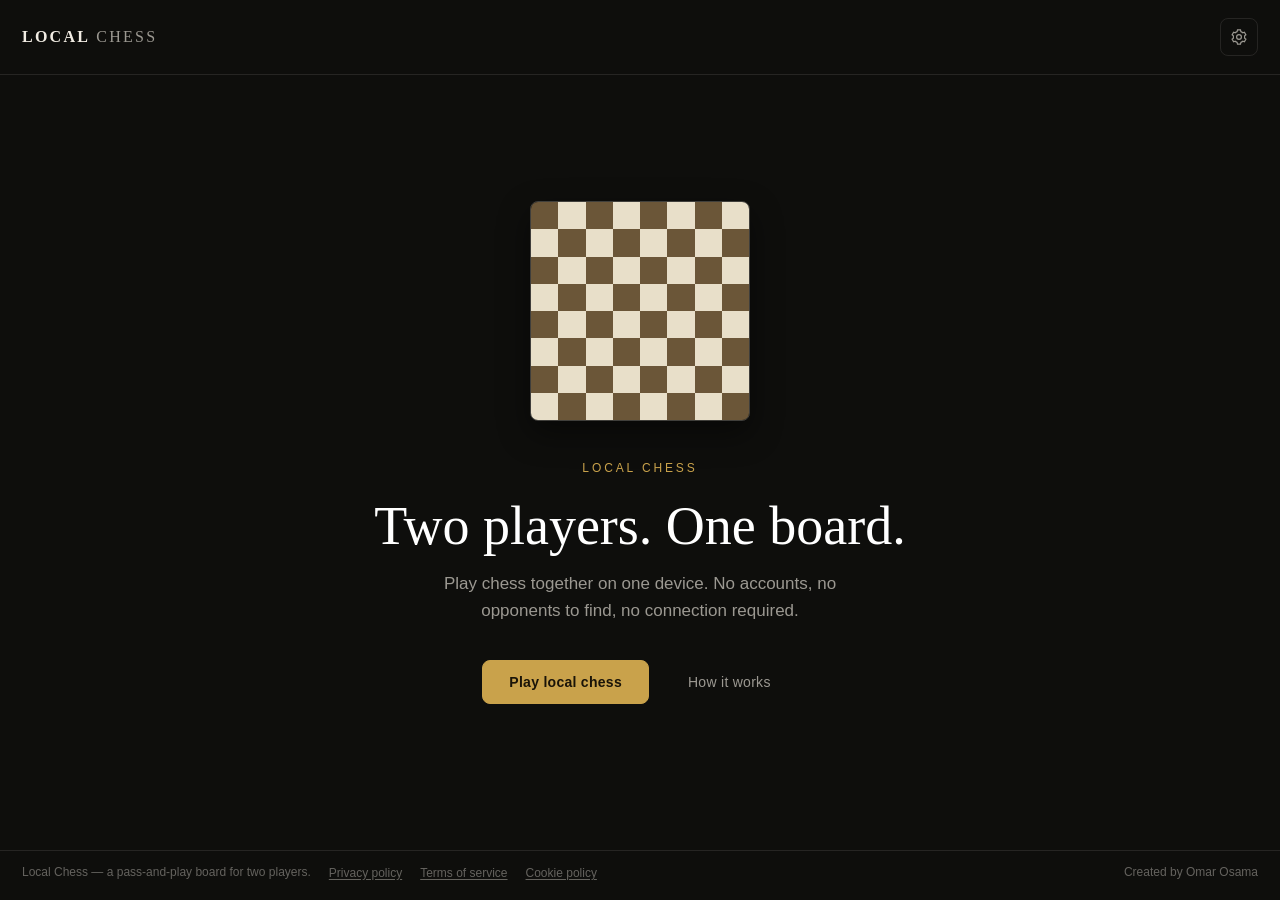
==== commit 92f362d5: "Rename Index.html to index.html" ====
--- a/index.html
+++ b/index.html
@@ -1,157 +1,1684 @@
-<!doctype html>
+<!DOCTYPE html>
 <html lang="en">
 <head>
-  <meta charset="utf-8">
-  <meta name="viewport" content="width=device-width, initial-scale=1, viewport-fit=cover">
-  <meta name="theme-color" content="#071416">
-  <meta name="description" content="A polished local 2-player chess game for two people sharing one device.">
-  <title>LOCAL 2-PLAYER CHESS</title>
-  <link rel="stylesheet" href="styles.css">
+<meta charset="UTF-8">
+<meta name="viewport" content="width=device-width, initial-scale=1, viewport-fit=cover">
+<title>Local Chess — Two players, one board</title>
+<meta name="description" content="A local pass-and-play chess board for two people sharing one device. No accounts, no internet required, no opponents to find.">
+<link rel="icon" href="data:image/svg+xml,%3Csvg xmlns='http://www.w3.org/2000/svg' viewBox='0 0 100 100'%3E%3Ctext y='.9em' font-size='90'%3E%E2%99%9E%3C/text%3E%3C/svg%3E">
+<style>
+:root{
+  --ink:#0e0e0c;
+  --charcoal:#171713;
+  --panel:#1e1e19;
+  --panel-2:#242420;
+  --line:rgba(242,237,228,0.10);
+  --line-strong:rgba(242,237,228,0.22);
+  --ivory:#f2ede4;
+  --ivory-dim:rgba(242,237,228,0.62);
+  --ivory-faint:rgba(242,237,228,0.38);
+  --white:#ffffff;
+  --gold:#c9a24b;
+  --gold-soft:rgba(201,162,75,0.16);
+  --danger:#c9564b;
+  --focus:#e7c874;
+  --radius-s:4px;
+  --radius-m:8px;
+  --radius-l:14px;
+  --shadow-1: 0 1px 2px rgba(0,0,0,0.4);
+  --shadow-2: 0 12px 32px rgba(0,0,0,0.45);
+  --ff-display: Georgia, 'Iowan Old Style', 'Times New Roman', serif;
+  --ff-ui: -apple-system, BlinkMacSystemFont, 'Segoe UI', Roboto, Helvetica, Arial, sans-serif;
+  --dur-fast: 140ms;
+  --dur-med: 320ms;
+}
+:root[data-hc="1"]{
+  --line: rgba(242,237,228,0.28);
+  --line-strong: rgba(242,237,228,0.5);
+  --ivory-dim: rgba(242,237,228,0.85);
+  --gold: #e0b558;
+}
+*{box-sizing:border-box;}
+html,body{height:100%;}
+body{
+  margin:0;
+  background:var(--ink);
+  color:var(--ivory);
+  font-family:var(--ff-ui);
+  -webkit-font-smoothing:antialiased;
+  min-height:100%;
+  display:flex;
+  flex-direction:column;
+}
+@media (prefers-reduced-motion: reduce){
+  *,*::before,*::after{ animation-duration:0.001ms !important; transition-duration:0.001ms !important; }
+}
+:root[data-reduced-motion="1"] *{ animation-duration:0.001ms !important; transition-duration:0.001ms !important; }
+
+a{color:inherit;}
+button{font-family:inherit;}
+h1,h2,h3{font-family:var(--ff-display); font-weight:400; margin:0;}
+p{margin:0;}
+
+.visually-hidden{
+  position:absolute; width:1px; height:1px; padding:0; margin:-1px; overflow:hidden;
+  clip:rect(0,0,0,0); white-space:nowrap; border:0;
+}
+
+:focus{ outline:none; }
+:focus-visible{
+  outline:2px solid var(--focus);
+  outline-offset:2px;
+  border-radius:2px;
+}
+
+/* ---------- Shell ---------- */
+.app-header{
+  display:flex; align-items:center; justify-content:space-between;
+  padding:18px 22px;
+  border-bottom:1px solid var(--line);
+  flex-shrink:0;
+}
+.wordmark{
+  font-family:var(--ff-display);
+  font-size:16px;
+  letter-spacing:0.14em;
+  color:var(--ivory-dim);
+  text-decoration:none;
+}
+.wordmark b{color:var(--ivory); font-weight:600;}
+.header-actions{ display:flex; gap:8px; }
+.icon-btn{
+  background:transparent;
+  border:1px solid var(--line);
+  color:var(--ivory-dim);
+  width:38px; height:38px;
+  border-radius:var(--radius-m);
+  display:flex; align-items:center; justify-content:center;
+  cursor:pointer;
+  transition:border-color var(--dur-fast), color var(--dur-fast), background var(--dur-fast);
+}
+.icon-btn:hover{ border-color:var(--line-strong); color:var(--ivory); background:var(--panel); }
+.icon-btn svg{ width:18px; height:18px; }
+
+main{ flex:1; min-height:0; display:flex; flex-direction:column; }
+
+.app-footer{
+  padding:14px 22px 20px;
+  border-top:1px solid var(--line);
+  display:flex; gap:18px; flex-wrap:wrap;
+  font-size:12px; color:var(--ivory-faint);
+  flex-shrink:0;
+}
+.app-footer button{
+  background:none; border:none; padding:0; color:var(--ivory-faint);
+  font-size:12px; cursor:pointer; text-decoration:underline; text-underline-offset:2px;
+}
+.app-footer button:hover{ color:var(--ivory-dim); }
+.footer-credit{
+  margin-left:auto;
+  color:var(--ivory-faint);
+  text-decoration:none;
+  border-bottom:1px solid transparent;
+}
+.footer-credit:hover{ color:var(--ivory-dim); border-bottom-color:var(--line-strong); }
+
+.view{ display:none; flex:1; min-height:0; }
+.view.active{ display:flex; flex-direction:column; }
+
+/* ---------- Buttons ---------- */
+.btn{
+  font-family:var(--ff-ui);
+  font-size:14px;
+  letter-spacing:0.02em;
+  padding:13px 26px;
+  border-radius:var(--radius-m);
+  border:1px solid var(--line-strong);
+  background:transparent;
+  color:var(--ivory);
+  cursor:pointer;
+  transition:transform var(--dur-fast), border-color var(--dur-fast), background var(--dur-fast), color var(--dur-fast);
+}
+.btn:hover{ border-color:var(--gold); }
+.btn:active{ transform:scale(0.98); }
+.btn-primary{
+  background:var(--gold);
+  border-color:var(--gold);
+  color:#1a1408;
+  font-weight:600;
+}
+.btn-primary:hover{ background:#d9b45f; border-color:#d9b45f; }
+.btn-ghost{ border-color:transparent; color:var(--ivory-dim); }
+.btn-ghost:hover{ color:var(--ivory); border-color:var(--line); }
+.btn-danger{ border-color:var(--danger); color:var(--danger); }
+.btn-danger:hover{ background:rgba(201,86,75,0.12); }
+.btn-block{ width:100%; }
+.btn-sm{ padding:9px 16px; font-size:13px; }
+.btn[disabled]{ opacity:0.35; cursor:not-allowed; }
+
+/* ---------- Home ---------- */
+.home{
+  flex:1; display:flex; align-items:center; justify-content:center;
+  padding:40px 22px 60px;
+}
+.home-inner{ max-width:560px; width:100%; text-align:center; }
+.home-eyebrow{
+  font-size:12px; letter-spacing:0.24em; color:var(--gold);
+  margin-bottom:22px;
+}
+.home h1{
+  font-size:clamp(34px, 6vw, 54px);
+  line-height:1.08;
+  color:var(--white);
+  margin-bottom:16px;
+}
+.home-sub{
+  font-size:17px; color:var(--ivory-dim); line-height:1.55;
+  max-width:420px; margin:0 auto 36px;
+}
+.home-actions{ display:flex; gap:12px; justify-content:center; flex-wrap:wrap; }
+.home-board-peek{
+  margin:0 auto 40px; width:min(220px, 60vw); aspect-ratio:1;
+  border-radius:var(--radius-m);
+  overflow:hidden;
+  border:1px solid var(--line-strong);
+  display:grid; grid-template-columns:repeat(8,1fr); grid-template-rows:repeat(8,1fr);
+  box-shadow:var(--shadow-2);
+}
+.peek-sq{}
+.peek-sq.l{ background:#e8dfc9; }
+.peek-sq.d{ background:#6b5638; }
+
+/* How it works modal content */
+.howitworks-steps{ display:flex; flex-direction:column; gap:14px; text-align:left; margin-top:18px;}
+.howitworks-step{ display:flex; gap:14px; align-items:flex-start; }
+.howitworks-num{
+  font-family:var(--ff-display); color:var(--gold); font-size:20px; flex-shrink:0; width:28px;
+}
+.howitworks-step p{ color:var(--ivory-dim); font-size:14px; line-height:1.5; }
+.howitworks-step strong{ color:var(--ivory); display:block; margin-bottom:2px; font-weight:600; font-size:14px;}
+
+/* ---------- Setup ---------- */
+.setup{
+  flex:1; overflow-y:auto;
+  padding:32px 22px 100px;
+  display:flex; justify-content:center;
+}
+.setup-inner{ max-width:640px; width:100%; }
+.setup h2{ font-size:26px; color:var(--white); margin-bottom:6px; }
+.setup-lead{ color:var(--ivory-dim); font-size:14px; margin-bottom:32px; }
+.setup-section{ margin-bottom:30px; }
+.setup-section h3{
+  font-family:var(--ff-ui); font-size:12px; letter-spacing:0.14em; text-transform:uppercase;
+  color:var(--gold); margin-bottom:14px; font-weight:600;
+}
+.player-row{ display:grid; grid-template-columns:1fr 1fr; gap:12px; }
+.field{ display:flex; flex-direction:column; gap:6px; }
+.field label{ font-size:12px; color:var(--ivory-faint); }
+.field input[type="text"], .field input[type="number"]{
+  background:var(--panel); border:1px solid var(--line); color:var(--ivory);
+  padding:11px 12px; border-radius:var(--radius-s); font-size:14px;
+  width:100%;
+}
+.field input::placeholder{ color:var(--ivory-faint); }
+.field input:focus-visible{ border-color:var(--gold); }
+
+.swatch-grid{ display:grid; grid-template-columns:repeat(auto-fill, minmax(96px,1fr)); gap:10px; }
+.swatch{
+  border:1px solid var(--line); background:var(--panel); border-radius:var(--radius-m);
+  padding:10px; cursor:pointer; text-align:left; color:var(--ivory-dim); font-size:12px;
+  display:flex; flex-direction:column; gap:8px;
+  transition:border-color var(--dur-fast), background var(--dur-fast);
+}
+.swatch:hover{ border-color:var(--line-strong); }
+.swatch[aria-pressed="true"]{ border-color:var(--gold); background:var(--gold-soft); color:var(--ivory); }
+.swatch-preview{
+  height:34px; border-radius:3px; display:grid; grid-template-columns:repeat(4,1fr); overflow:hidden;
+}
+.swatch-preview span{}
+
+.pieceset-preview{
+  height:34px; display:flex; align-items:center; justify-content:center; font-size:22px;
+  border-radius:3px; background:rgba(0,0,0,0.2);
+}
+
+.pill-group{ display:flex; flex-wrap:wrap; gap:8px; }
+.pill{
+  border:1px solid var(--line); background:var(--panel); color:var(--ivory-dim);
+  padding:9px 16px; border-radius:var(--radius-s); font-size:13px; cursor:pointer;
+  transition:border-color var(--dur-fast), color var(--dur-fast), background var(--dur-fast);
+}
+.pill:hover{ border-color:var(--line-strong); }
+.pill[aria-pressed="true"]{ border-color:var(--gold); background:var(--gold-soft); color:var(--ivory); }
+.custom-time-row{ display:flex; gap:10px; margin-top:10px; align-items:flex-end; flex-wrap:wrap; }
+.custom-time-row .field{ width:120px; }
+
+.toggle-row{
+  display:flex; align-items:center; justify-content:space-between; gap:16px;
+  padding:12px 0; border-top:1px solid var(--line);
+}
+.toggle-row:last-child{}
+.toggle-row-text strong{ display:block; font-size:14px; color:var(--ivory); font-weight:500; }
+.toggle-row-text span{ font-size:12px; color:var(--ivory-faint); }
+
+.switch{
+  position:relative; width:44px; height:26px; flex-shrink:0;
+}
+.switch input{ position:absolute; opacity:0; width:100%; height:100%; margin:0; cursor:pointer; }
+.switch .track{
+  position:absolute; inset:0; background:var(--panel-2); border:1px solid var(--line-strong);
+  border-radius:999px; transition:background var(--dur-fast);
+}
+.switch .thumb{
+  position:absolute; top:2px; left:2px; width:20px; height:20px; border-radius:50%;
+  background:var(--ivory-faint); transition:transform var(--dur-fast), background var(--dur-fast);
+}
+.switch input:checked + .track{ background:var(--gold-soft); border-color:var(--gold); }
+.switch input:checked + .track + .thumb{ transform:translateX(18px); background:var(--gold); }
+.switch input:focus-visible + .track{ outline:2px solid var(--focus); outline-offset:2px; }
+
+.setup-footer{
+  position:sticky; bottom:0; background:linear-gradient(to top, var(--ink) 60%, transparent);
+  padding:24px 0 4px; margin-top:10px;
+  display:flex; gap:12px; justify-content:flex-end;
+}
+
+/* ---------- Game view ---------- */
+.game{
+  flex:1; display:flex; flex-direction:column; min-height:0;
+  padding:14px 14px 18px;
+  gap:10px;
+}
+.player-strip{
+  display:flex; align-items:center; justify-content:space-between;
+  padding:10px 14px; border-radius:var(--radius-m); background:var(--panel);
+  border:1px solid var(--line);
+  flex-shrink:0;
+}
+.player-strip.active{ border-color:var(--gold); background:linear-gradient(0deg, var(--gold-soft), var(--gold-soft)), var(--panel); }
+.player-info{ display:flex; align-items:center; gap:10px; min-width:0; }
+.player-swatch{ width:12px; height:12px; border-radius:3px; flex-shrink:0; border:1px solid var(--line-strong); }
+.player-swatch.white{ background:#f2ede4; }
+.player-swatch.black{ background:#171713; }
+.player-name{ font-size:14px; color:var(--ivory); white-space:nowrap; overflow:hidden; text-overflow:ellipsis; }
+.player-name .default{ color:var(--ivory-faint); }
+.player-clock{
+  font-variant-numeric:tabular-nums; font-size:20px; font-family:var(--ff-display);
+  color:var(--ivory-dim); letter-spacing:0.02em;
+}
+.player-strip.active .player-clock{ color:var(--white); }
+.player-clock.low{ color:var(--danger); }
+.player-strip .check-flag{
+  font-size:11px; letter-spacing:0.08em; color:var(--danger); text-transform:uppercase;
+  border:1px solid var(--danger); border-radius:3px; padding:2px 6px; margin-left:8px;
+}
+
+.board-wrap{
+  flex:1; min-height:0; display:flex; align-items:center; justify-content:center;
+  position:relative;
+}
+.board-frame{
+  position:relative;
+  width:min(100%, 100%);
+  aspect-ratio:1;
+  max-height:100%;
+  max-width:min(72vh, 100%);
+  border-radius:var(--radius-m);
+  padding:10px;
+  background:var(--panel-2);
+  border:1px solid var(--line-strong);
+  box-shadow:var(--shadow-2);
+}
+@media (orientation:landscape){
+  .board-frame{ max-width:min(78vh, 62vw); }
+}
+.board{
+  width:100%; height:100%;
+  display:grid; grid-template-columns:repeat(8,1fr); grid-template-rows:repeat(8,1fr);
+  border-radius:2px; overflow:hidden;
+  transition:transform var(--dur-med) ease;
+  transform-style:preserve-3d;
+}
+.board.flipped{ transform:rotate(180deg); }
+
+.sq{
+  position:relative;
+  display:flex; align-items:center; justify-content:center;
+  border:none; padding:0; margin:0; cursor:pointer;
+  font-size:0;
+}
+.sq.light{ background:var(--sq-light,#e8dfc9); }
+.sq.dark{ background:var(--sq-dark,#6b5638); }
+.sq .coord{
+  position:absolute; font-size:10px; font-family:var(--ff-ui); opacity:0.6; pointer-events:none;
+  font-size:0;
+}
+.sq.show-coords .coord-file{
+  position:absolute; bottom:2px; right:3px; font-size:9px; font-family:var(--ff-ui);
+}
+.sq.show-coords .coord-rank{
+  position:absolute; top:2px; left:3px; font-size:9px; font-family:var(--ff-ui);
+}
+.sq.light .coord-file, .sq.light .coord-rank{ color:var(--sq-dark,#6b5638); }
+.sq.dark .coord-file, .sq.dark .coord-rank{ color:var(--sq-light,#e8dfc9); }
+
+.sq.selected::before{
+  content:""; position:absolute; inset:0; background:rgba(201,162,75,0.42);
+}
+.sq.last-move::before{
+  content:""; position:absolute; inset:0; background:rgba(201,162,75,0.22);
+}
+.sq .hint-dot{
+  position:absolute; width:26%; height:26%; border-radius:50%; background:rgba(30,25,15,0.42);
+  pointer-events:none;
+}
+.sq.dark .hint-dot{ background:rgba(255,255,255,0.42); }
+.sq .hint-ring{
+  position:absolute; inset:6%; border-radius:50%; border:3px solid rgba(30,25,15,0.42);
+  pointer-events:none;
+}
+.sq.dark .hint-ring{ border-color:rgba(255,255,255,0.42); }
+.sq.in-check::after{
+  content:""; position:absolute; inset:0;
+  background:radial-gradient(circle, rgba(201,86,75,0.65) 0%, rgba(201,86,75,0.15) 70%, transparent 100%);
+}
+.sq:focus-visible{ outline:3px solid var(--focus); outline-offset:-3px; z-index:2; }
+
+.piece{
+  font-size:min(6.6vh, 6.6vw);
+  line-height:1;
+  user-select:none;
+  -webkit-user-select:none;
+  transition:transform var(--dur-fast);
+  will-change:transform;
+}
+.board.flipped .piece{ transform:rotate(180deg); }
+.piece.white{ color:#f6f2e8; text-shadow:0 1px 1px rgba(0,0,0,0.55), 0 0 1px rgba(0,0,0,0.4); }
+.piece.black{ color:#141210; text-shadow:0 1px 0 rgba(255,255,255,0.18); }
+
+/* Piece set variants */
+[data-pieceset="staunton"] .piece{ font-weight:700; filter:drop-shadow(0 2px 1px rgba(0,0,0,0.5)); }
+[data-pieceset="modern"] .piece.white{ color:#fff; text-shadow:none; }
+[data-pieceset="modern"] .piece.black{ color:#0a0a08; text-shadow:none; }
+[data-pieceset="minimal"] .piece{ -webkit-text-stroke:1px currentColor; text-shadow:none; }
+[data-pieceset="minimal"] .piece.white{ color:transparent; -webkit-text-stroke-color:#f6f2e8; }
+[data-pieceset="minimal"] .piece.black{ color:transparent; -webkit-text-stroke-color:#141210; }
+[data-pieceset="glass"] .piece.white{ color:rgba(255,255,255,0.88); text-shadow:0 0 6px rgba(255,255,255,0.35); }
+[data-pieceset="glass"] .piece.black{ color:rgba(10,10,8,0.86); text-shadow:0 0 6px rgba(0,0,0,0.35); }
+
+/* Board themes */
+[data-theme="classic"]{ --sq-light:#e8dfc9; --sq-dark:#6b5638; }
+[data-theme="tournament"]{ --sq-light:#e9e5d0; --sq-dark:#5b7a52; }
+[data-theme="midnight"]{ --sq-light:#3a4459; --sq-dark:#1b2130; }
+[data-theme="slate"]{ --sq-light:#c7cad0; --sq-dark:#5c6470; }
+[data-theme="ivory"]{ --sq-light:#f6f1e6; --sq-dark:#c9bda4; }
+[data-theme="luxury"]{ --sq-light:#d9cdb0; --sq-dark:#2b241a; }
+
+.controls-row{
+  display:flex; gap:8px; justify-content:center; flex-wrap:wrap; flex-shrink:0;
+}
+.ctrl-btn{
+  display:flex; flex-direction:column; align-items:center; gap:4px;
+  background:var(--panel); border:1px solid var(--line); color:var(--ivory-dim);
+  padding:9px 12px; border-radius:var(--radius-m); font-size:11px; cursor:pointer; min-width:64px;
+  transition:border-color var(--dur-fast), color var(--dur-fast);
+}
+.ctrl-btn:hover{ border-color:var(--line-strong); color:var(--ivory); }
+.ctrl-btn svg{ width:18px; height:18px; }
+.ctrl-btn[disabled]{ opacity:0.3; cursor:not-allowed; }
+
+.move-log-toggle{
+  text-align:center; flex-shrink:0;
+}
+.move-log{
+  max-height:96px; overflow-y:auto; background:var(--panel); border:1px solid var(--line);
+  border-radius:var(--radius-m); padding:8px 12px; font-size:12px; color:var(--ivory-dim);
+  display:none; flex-wrap:wrap; gap:4px 10px; flex-shrink:0;
+}
+.move-log.open{ display:flex; }
+.move-log span{ white-space:nowrap; }
+.move-log b{ color:var(--ivory-faint); font-weight:400; }
+
+/* ---------- Dialogs ---------- */
+dialog{
+  border:1px solid var(--line-strong);
+  border-radius:var(--radius-l);
+  background:var(--charcoal);
+  color:var(--ivory);
+  padding:0;
+  max-width:min(480px, 92vw);
+  width:100%;
+  box-shadow:var(--shadow-2);
+}
+dialog::backdrop{ background:rgba(6,6,4,0.72); backdrop-filter:blur(2px); }
+.dialog-inner{ padding:26px 26px 22px; }
+.dialog-inner h2{ font-size:22px; color:var(--white); margin-bottom:4px; }
+.dialog-inner .dialog-sub{ font-size:13px; color:var(--ivory-dim); margin-bottom:20px; }
+.dialog-actions{ display:flex; gap:10px; justify-content:flex-end; margin-top:22px; }
+.dialog-close{
+  position:absolute; top:16px; right:16px; background:none; border:none; color:var(--ivory-faint);
+  cursor:pointer; width:32px; height:32px; display:flex; align-items:center; justify-content:center;
+  border-radius:6px;
+}
+.dialog-close:hover{ color:var(--ivory); background:var(--panel); }
+dialog{ position:relative; }
+
+.promo-choices{ display:flex; gap:10px; justify-content:center; margin-top:18px; }
+.promo-choice{
+  width:64px; height:64px; font-size:36px; display:flex; align-items:center; justify-content:center;
+  background:var(--panel); border:1px solid var(--line); border-radius:var(--radius-m); cursor:pointer;
+  color:var(--ivory);
+}
+.promo-choice:hover{ border-color:var(--gold); }
+
+.result-kicker{ font-size:12px; letter-spacing:0.2em; color:var(--gold); text-transform:uppercase; margin-bottom:8px;}
+.result-headline{ font-size:30px; color:var(--white); margin-bottom:6px; }
+.result-sub{ font-size:14px; color:var(--ivory-dim); }
+
+.settings-groups{ display:flex; flex-direction:column; }
+.settings-group h3{
+  font-size:11px; letter-spacing:0.14em; text-transform:uppercase; color:var(--gold);
+  margin:18px 0 4px; font-weight:600;
+}
+.settings-group:first-child h3{ margin-top:0; }
+
+.legal-tabs{ display:flex; gap:6px; margin-bottom:16px; flex-wrap:wrap; }
+.legal-tab{
+  background:var(--panel); border:1px solid var(--line); color:var(--ivory-dim);
+  padding:7px 14px; border-radius:999px; font-size:12px; cursor:pointer;
+}
+.legal-tab[aria-selected="true"]{ border-color:var(--gold); color:var(--ivory); background:var(--gold-soft); }
+.legal-body{ font-size:13px; color:var(--ivory-dim); line-height:1.6; max-height:50vh; overflow-y:auto; }
+.legal-body h3{ color:var(--ivory); font-size:14px; margin:16px 0 4px; }
+.legal-body h3:first-child{ margin-top:0; }
+
+@media (max-width:520px){
+  .player-row{ grid-template-columns:1fr; }
+  .ctrl-btn{ min-width:52px; padding:8px 8px; }
+}
+</style>
 </head>
-<body>
-  <main id="app" class="app-shell">
-    <section id="setupScreen" class="screen setup-screen" aria-labelledby="setupTitle">
-      <div class="setup-card">
-        <div class="brand-lockup">
-          <div class="brand-mark" aria-hidden="true">♞</div>
-          <div>
-            <p class="eyebrow">LOCAL 2-PLAYER</p>
-            <h1 id="setupTitle">CHESS</h1>
+<body data-theme="classic" data-pieceset="classic">
+
+<header class="app-header">
+  <a href="#" class="wordmark" data-nav="home"><b>LOCAL</b> CHESS</a>
+  <div class="header-actions" id="header-actions" hidden>
+    <button class="icon-btn" id="btn-open-settings" aria-label="Settings" title="Settings">
+      <svg viewBox="0 0 24 24" fill="none" stroke="currentColor" stroke-width="1.6"><circle cx="12" cy="12" r="3.2"/><path d="M19.4 13.5a7.6 7.6 0 0 0 0-3l1.8-1.4-2-3.4-2.1.6a7.6 7.6 0 0 0-2.6-1.5L14 2.5h-4l-.5 2.3a7.6 7.6 0 0 0-2.6 1.5l-2.1-.6-2 3.4L4.6 10.5a7.6 7.6 0 0 0 0 3l-1.8 1.4 2 3.4 2.1-.6a7.6 7.6 0 0 0 2.6 1.5l.5 2.3h4l.5-2.3a7.6 7.6 0 0 0 2.6-1.5l2.1.6 2-3.4-1.8-1.4Z"/></svg>
+    </button>
+  </div>
+</header>
+
+<main>
+
+  <!-- HOME -->
+  <section class="view active" id="view-home">
+    <div class="home">
+      <div class="home-inner">
+        <div class="home-board-peek" aria-hidden="true" id="home-peek"></div>
+        <div class="home-eyebrow">LOCAL CHESS</div>
+        <h1>Two players. One board.</h1>
+        <p class="home-sub">Play chess together on one device. No accounts, no opponents to find, no connection required.</p>
+        <div class="home-actions">
+          <button class="btn btn-primary" id="btn-play">Play local chess</button>
+          <button class="btn btn-ghost" id="btn-how">How it works</button>
+        </div>
+      </div>
+    </div>
+  </section>
+
+  <!-- SETUP -->
+  <section class="view" id="view-setup">
+    <div class="setup">
+      <div class="setup-inner">
+        <h2>Game setup</h2>
+        <p class="setup-lead">Set up the board, then hand the device to your opponent.</p>
+
+        <div class="setup-section">
+          <h3>Players</h3>
+          <div class="player-row">
+            <div class="field">
+              <label for="input-white-name">White</label>
+              <input type="text" id="input-white-name" placeholder="Optional player name" maxlength="20" autocomplete="off">
+            </div>
+            <div class="field">
+              <label for="input-black-name">Black</label>
+              <input type="text" id="input-black-name" placeholder="Optional player name" maxlength="20" autocomplete="off">
+            </div>
           </div>
         </div>
-        <p class="setup-lede">Two people. One device. Real chess.</p>
-
-        <form id="setupForm" novalidate>
-          <div class="player-fields">
-            <label class="field">
-              <span>White Player</span>
-              <input id="whiteName" name="whiteName" type="text" maxlength="24" autocomplete="off" placeholder="Enter name" required>
-            </label>
-            <label class="field">
-              <span>Black Player</span>
-              <input id="blackName" name="blackName" type="text" maxlength="24" autocomplete="off" placeholder="Enter name" required>
-            </label>
+
+        <div class="setup-section">
+          <h3>Board theme</h3>
+          <div class="swatch-grid" id="theme-grid" role="group" aria-label="Board theme"></div>
+        </div>
+
+        <div class="setup-section">
+          <h3>Piece set</h3>
+          <div class="swatch-grid" id="pieceset-grid" role="group" aria-label="Piece set"></div>
+        </div>
+
+        <div class="setup-section">
+          <h3>Time control</h3>
+          <div class="pill-group" id="time-grid" role="group" aria-label="Time control"></div>
+          <div class="custom-time-row" id="custom-time-row" hidden>
+            <div class="field">
+              <label for="custom-minutes">Minutes per side</label>
+              <input type="number" id="custom-minutes" min="1" max="180" value="15">
+            </div>
+            <div class="field">
+              <label for="custom-increment">Increment (seconds)</label>
+              <input type="number" id="custom-increment" min="0" max="60" value="0">
+            </div>
           </div>
-
-          <div class="settings-grid">
-            <fieldset class="setting-group">
-              <legend>Color</legend>
-              <div class="segmented" role="group" aria-label="Color assignment">
-                <button type="button" class="segment active" data-color="white">White</button>
-                <button type="button" class="segment" data-color="black">Black</button>
-                <button type="button" class="segment" data-color="random">Random</button>
-              </div>
-            </fieldset>
-
-            <fieldset class="setting-group">
-              <legend>Time</legend>
-              <div class="choice-row" id="timeChoices">
-                <button type="button" class="choice active" data-time="0">No Clock</button>
-                <button type="button" class="choice" data-time="60">1 min</button>
-                <button type="button" class="choice" data-time="180">3 min</button>
-                <button type="button" class="choice" data-time="300">5 min</button>
-                <button type="button" class="choice" data-time="600">10 min</button>
-                <button type="button" class="choice" data-time="900">15 min</button>
-                <button type="button" class="choice" data-time="custom">Custom</button>
-              </div>
-              <div id="customTimeWrap" class="custom-time hidden">
-                <label class="field compact"><span>Minutes</span><input id="customMinutes" type="number" min="1" max="180" value="10"></label>
-                <label class="field compact"><span>Increment (sec)</span><input id="increment" type="number" min="0" max="60" value="0"></label>
-              </div>
-              <div id="presetIncrementWrap" class="increment-inline">
-                <label class="field compact"><span>Increment (sec)</span><input id="presetIncrement" type="number" min="0" max="60" value="0"></label>
-              </div>
-            </fieldset>
-
-            <fieldset class="setting-group split-setting">
-              <legend>Auto Flip Board</legend>
-              <label class="switch-row"><input id="autoFlip" type="checkbox" checked><span class="switch" aria-hidden="true"></span><span>Rotate after each legal move</span></label>
-            </fieldset>
-
-            <fieldset class="setting-group split-setting">
-              <legend>Sound</legend>
-              <label class="switch-row"><input id="sound" type="checkbox" checked><span class="switch" aria-hidden="true"></span><span>Subtle game sounds</span></label>
-            </fieldset>
+        </div>
+
+        <div class="setup-section">
+          <h3>Options</h3>
+          <div class="toggle-row">
+            <div class="toggle-row-text"><strong>Automatic pass &amp; play</strong><span>Board rotates 180° after each move</span></div>
+            <label class="switch"><input type="checkbox" id="toggle-autoflip" checked><span class="track"></span><span class="thumb"></span></label>
           </div>
-
-          <p id="setupError" class="form-error" role="alert" hidden></p>
-          <button class="primary-button start-button" type="submit">START GAME</button>
-        </form>
-
-        <footer class="creator-credit">Made by <a href="https://omar-osama-ali.github.io/" target="_blank" rel="noopener noreferrer">Omar Osama</a></footer>
+          <div class="toggle-row">
+            <div class="toggle-row-text"><strong>Sound effects</strong><span>Short cues for moves, captures and check</span></div>
+            <label class="switch"><input type="checkbox" id="toggle-sound" checked><span class="track"></span><span class="thumb"></span></label>
+          </div>
+          <div class="toggle-row">
+            <div class="toggle-row-text"><strong>Legal move hints</strong><span>Show dots on available destinations</span></div>
+            <label class="switch"><input type="checkbox" id="toggle-hints" checked><span class="track"></span><span class="thumb"></span></label>
+          </div>
+        </div>
+
+        <div class="setup-footer">
+          <button class="btn btn-ghost" data-nav="home">Back</button>
+          <button class="btn btn-primary" id="btn-start-game">Start game</button>
+        </div>
       </div>
-    </section>
-
-    <section id="gameScreen" class="screen game-screen hidden" aria-label="Chess game">
-      <header class="game-topbar">
-        <div class="game-brand"><span class="brand-mark small" aria-hidden="true">♞</span><span>LOCAL CHESS</span></div>
-        <div class="top-actions">
-          <button id="fullscreenBtn" class="icon-button" type="button" aria-label="Enter fullscreen" title="Fullscreen">⛶</button>
-          <button id="topMenuBtn" class="icon-button" type="button" aria-label="Open menu" title="Menu">☰</button>
+    </div>
+  </section>
+
+  <!-- GAME -->
+  <section class="view" id="view-game">
+    <div class="game">
+      <div class="player-strip" id="strip-top">
+        <div class="player-info">
+          <span class="player-swatch" id="swatch-top"></span>
+          <span class="player-name" id="name-top"></span>
+          <span class="check-flag" id="check-top" hidden>Check</span>
         </div>
-      </header>
-
-      <div class="game-layout">
-        <aside id="blackPlayer" class="player-card player-black" aria-label="Black player information"></aside>
-
-        <section class="board-column" aria-label="Chess board and controls">
-          <div id="statusBanner" class="status-banner" role="status" aria-live="polite"></div>
-          <div id="boardWrap" class="board-wrap">
-            <div id="chessBoard" class="chess-board" role="grid" aria-label="Chess board"></div>
-          </div>
-          <div class="turn-row">
-            <div id="turnIndicator" class="turn-indicator" aria-live="polite"></div>
-          </div>
-          <div class="game-controls">
-            <button id="undoBtn" class="secondary-button" type="button">Undo</button>
-            <button id="newGameBtn" class="secondary-button" type="button">New Game</button>
-            <button id="menuBtn" class="secondary-button" type="button">Menu</button>
-          </div>
-          <details id="historyDetails" class="history-panel">
-            <summary>Move History</summary>
-            <div id="moveHistory" class="move-history" aria-label="Move history"></div>
-          </details>
-        </section>
-
-        <aside id="whitePlayer" class="player-card player-white" aria-label="White player information"></aside>
+        <span class="player-clock" id="clock-top"></span>
       </div>
 
-      <footer class="creator-credit game-credit">Made by <a href="https://omar-osama-ali.github.io/" target="_blank" rel="noopener noreferrer">Omar Osama</a></footer>
-    </section>
-  </main>
-
-  <div id="modalLayer" class="modal-layer hidden" aria-hidden="true"></div>
-  <div id="menuPanel" class="side-panel hidden" aria-hidden="true">
-    <div class="panel-header"><h2>Menu</h2><button id="closeMenuBtn" class="icon-button" type="button" aria-label="Close menu">×</button></div>
-    <div class="panel-actions">
-      <button id="menuUndo" class="panel-button" type="button">Undo</button>
-      <button id="restartBtn" class="panel-button" type="button">Restart</button>
-      <button id="flipBtn" class="panel-button" type="button">Flip Board</button>
-      <button id="soundMenuBtn" class="panel-button" type="button">Sound: ON</button>
-      <button id="themeBtn" class="panel-button" type="button">Board Theme: Classic</button>
-      <button id="claimDrawBtn" class="panel-button hidden" type="button">Claim Draw</button>
-      <button id="resignBtn" class="panel-button danger" type="button">Resign</button>
-      <button id="fullscreenMenuBtn" class="panel-button" type="button">Fullscreen</button>
-      <button id="setupBtn" class="panel-button" type="button">Exit to Setup</button>
+      <div class="board-wrap">
+        <div class="board-frame">
+          <div class="board" id="board" role="grid" aria-label="Chess board"></div>
+        </div>
+      </div>
+
+      <div class="player-strip active" id="strip-bottom">
+        <div class="player-info">
+          <span class="player-swatch" id="swatch-bottom"></span>
+          <span class="player-name" id="name-bottom"></span>
+          <span class="check-flag" id="check-bottom" hidden>Check</span>
+        </div>
+        <span class="player-clock" id="clock-bottom"></span>
+      </div>
+
+      <div class="move-log" id="move-log" aria-live="off"></div>
+
+      <div class="controls-row" role="group" aria-label="Game controls">
+        <button class="ctrl-btn" id="btn-movelog">
+          <svg viewBox="0 0 24 24" fill="none" stroke="currentColor" stroke-width="1.6"><path d="M4 6h16M4 12h16M4 18h10"/></svg>
+          Moves
+        </button>
+        <button class="ctrl-btn" id="btn-undo">
+          <svg viewBox="0 0 24 24" fill="none" stroke="currentColor" stroke-width="1.6"><path d="M9 14 4 9l5-5"/><path d="M4 9h10a6 6 0 0 1 0 12h-2"/></svg>
+          Undo
+        </button>
+        <button class="ctrl-btn" id="btn-flip">
+          <svg viewBox="0 0 24 24" fill="none" stroke="currentColor" stroke-width="1.6"><path d="M4 7h13l-3-3m3 3-3 3"/><path d="M20 17H7l3 3m-3-3 3-3"/></svg>
+          Flip board
+        </button>
+        <button class="ctrl-btn" id="btn-draw">
+          <svg viewBox="0 0 24 24" fill="none" stroke="currentColor" stroke-width="1.6"><circle cx="12" cy="12" r="9"/><path d="M8 12h8"/></svg>
+          Offer draw
+        </button>
+        <button class="ctrl-btn" id="btn-resign">
+          <svg viewBox="0 0 24 24" fill="none" stroke="currentColor" stroke-width="1.6"><path d="M6 21V4a1 1 0 0 1 1-1h9l-2 4 2 4H7"/></svg>
+          Resign
+        </button>
+        <button class="ctrl-btn" id="btn-restart">
+          <svg viewBox="0 0 24 24" fill="none" stroke="currentColor" stroke-width="1.6"><path d="M20 12a8 8 0 1 1-2.34-5.66"/><path d="M20 4v5h-5"/></svg>
+          Restart
+        </button>
+      </div>
+    </div>
+  </section>
+
+</main>
+
+<footer class="app-footer">
+  <span>Local Chess — a pass-and-play board for two players.</span>
+  <button data-legal="privacy">Privacy policy</button>
+  <button data-legal="terms">Terms of service</button>
+  <button data-legal="cookies">Cookie policy</button>
+  <a href="https://omar-osama-ali.github.io/" target="_blank" rel="noopener noreferrer" class="footer-credit">Created by Omar Osama</a>
+</footer>
+
+<!-- How it works -->
+<dialog id="dialog-how">
+  <div class="dialog-inner">
+    <button class="dialog-close" data-close-dialog aria-label="Close">✕</button>
+    <h2>How it works</h2>
+    <p class="dialog-sub">One device, two players, a full game of chess.</p>
+    <div class="howitworks-steps">
+      <div class="howitworks-step"><span class="howitworks-num">1</span><p><strong>Set up the game</strong>Choose names, a board style and a clock if you want one.</p></div>
+      <div class="howitworks-step"><span class="howitworks-num">2</span><p><strong>Place the device between you</strong>The board rotates after each move, so it always faces the player to move.</p></div>
+      <div class="howitworks-step"><span class="howitworks-num">3</span><p><strong>Play a full game</strong>All standard rules are enforced, including castling, en passant and promotion.</p></div>
+      <div class="howitworks-step"><span class="howitworks-num">4</span><p><strong>Finish and rematch</strong>See the result, then start a rematch or a new game with fresh settings.</p></div>
+    </div>
+    <div class="dialog-actions">
+      <button class="btn btn-primary" data-close-dialog>Got it</button>
     </div>
   </div>
-
-  <div id="promotionModal" class="dialog hidden" role="dialog" aria-modal="true" aria-labelledby="promotionTitle">
-    <div class="dialog-card">
-      <h2 id="promotionTitle">Promote Pawn</h2>
-      <p>Choose a piece.</p>
-      <div id="promotionChoices" class="promotion-choices"></div>
+</dialog>
+
+<!-- Promotion -->
+<dialog id="dialog-promo">
+  <div class="dialog-inner">
+    <h2>Promote pawn</h2>
+    <p class="dialog-sub" id="promo-sub">Choose a piece for this pawn.</p>
+    <div class="promo-choices" id="promo-choices"></div>
+  </div>
+</dialog>
+
+<!-- Draw offer -->
+<dialog id="dialog-draw">
+  <div class="dialog-inner">
+    <h2 id="draw-title">Draw offered</h2>
+    <p class="dialog-sub" id="draw-sub">The other player is offering a draw.</p>
+    <div class="dialog-actions">
+      <button class="btn btn-ghost" id="btn-draw-decline">Decline</button>
+      <button class="btn btn-primary" id="btn-draw-accept">Accept draw</button>
     </div>
   </div>
-
-  <div id="confirmModal" class="dialog hidden" role="dialog" aria-modal="true" aria-labelledby="confirmTitle">
-    <div class="dialog-card">
-      <h2 id="confirmTitle"></h2>
-      <p id="confirmText"></p>
-      <div class="dialog-actions"><button id="confirmCancel" class="secondary-button" type="button">Cancel</button><button id="confirmOk" class="primary-button" type="button">Confirm</button></div>
+</dialog>
+
+<!-- Resign confirm -->
+<dialog id="dialog-resign">
+  <div class="dialog-inner">
+    <h2>Resign game?</h2>
+    <p class="dialog-sub" id="resign-sub">This ends the game immediately.</p>
+    <div class="dialog-actions">
+      <button class="btn btn-ghost" id="btn-resign-cancel">Cancel</button>
+      <button class="btn btn-danger" id="btn-resign-confirm">Resign</button>
     </div>
   </div>
-
-  <script src="app.js"></script>
+</dialog>
+
+<!-- Restart confirm -->
+<dialog id="dialog-restart">
+  <div class="dialog-inner">
+    <h2>Restart game?</h2>
+    <p class="dialog-sub">The current game will be lost. This cannot be undone.</p>
+    <div class="dialog-actions">
+      <button class="btn btn-ghost" id="btn-restart-cancel">Cancel</button>
+      <button class="btn btn-danger" id="btn-restart-confirm">Restart</button>
+    </div>
+  </div>
+</dialog>
+
+<!-- Result -->
+<dialog id="dialog-result">
+  <div class="dialog-inner">
+    <p class="result-kicker" id="result-kicker">Game over</p>
+    <h2 class="result-headline" id="result-headline">Checkmate</h2>
+    <p class="result-sub" id="result-sub">White wins</p>
+    <div class="dialog-actions">
+      <button class="btn btn-ghost" id="btn-result-new">New game</button>
+      <button class="btn btn-primary" id="btn-result-rematch">Rematch</button>
+    </div>
+  </div>
+</dialog>
+
+<!-- Settings -->
+<dialog id="dialog-settings">
+  <div class="dialog-inner">
+    <button class="dialog-close" data-close-dialog aria-label="Close settings">✕</button>
+    <h2>Settings</h2>
+    <div class="settings-groups">
+      <div class="settings-group">
+        <h3>Gameplay</h3>
+        <div class="toggle-row">
+          <div class="toggle-row-text"><strong>Auto flip board</strong><span>Rotate after each move</span></div>
+          <label class="switch"><input type="checkbox" id="s-autoflip"><span class="track"></span><span class="thumb"></span></label>
+        </div>
+        <div class="toggle-row">
+          <div class="toggle-row-text"><strong>Confirm resignation</strong><span>Ask before resigning</span></div>
+          <label class="switch"><input type="checkbox" id="s-confirmresign"><span class="track"></span><span class="thumb"></span></label>
+        </div>
+        <div class="toggle-row">
+          <div class="toggle-row-text"><strong>Legal move hints</strong><span>Show dots on selection</span></div>
+          <label class="switch"><input type="checkbox" id="s-hints"><span class="track"></span><span class="thumb"></span></label>
+        </div>
+      </div>
+      <div class="settings-group">
+        <h3>Appearance</h3>
+        <div class="toggle-row">
+          <div class="toggle-row-text"><strong>Coordinates</strong><span>Show file and rank labels</span></div>
+          <label class="switch"><input type="checkbox" id="s-coords"><span class="track"></span><span class="thumb"></span></label>
+        </div>
+      </div>
+      <div class="settings-group">
+        <h3>Audio</h3>
+        <div class="toggle-row">
+          <div class="toggle-row-text"><strong>Sound effects</strong><span>Moves, captures and check</span></div>
+          <label class="switch"><input type="checkbox" id="s-sound"><span class="track"></span><span class="thumb"></span></label>
+        </div>
+      </div>
+      <div class="settings-group">
+        <h3>Accessibility</h3>
+        <div class="toggle-row">
+          <div class="toggle-row-text"><strong>Reduced motion</strong><span>Minimize animation</span></div>
+          <label class="switch"><input type="checkbox" id="s-reducedmotion"><span class="track"></span><span class="thumb"></span></label>
+        </div>
+        <div class="toggle-row">
+          <div class="toggle-row-text"><strong>High contrast</strong><span>Stronger outlines and text</span></div>
+          <label class="switch"><input type="checkbox" id="s-highcontrast"><span class="track"></span><span class="thumb"></span></label>
+        </div>
+      </div>
+    </div>
+  </div>
+</dialog>
+
+<!-- Legal -->
+<dialog id="dialog-legal">
+  <div class="dialog-inner">
+    <button class="dialog-close" data-close-dialog aria-label="Close">✕</button>
+    <h2>Legal</h2>
+    <div class="legal-tabs" role="tablist">
+      <button class="legal-tab" data-legal-tab="privacy" role="tab" aria-selected="true">Privacy</button>
+      <button class="legal-tab" data-legal-tab="terms" role="tab" aria-selected="false">Terms</button>
+      <button class="legal-tab" data-legal-tab="cookies" role="tab" aria-selected="false">Cookies</button>
+    </div>
+    <div class="legal-body" id="legal-body"></div>
+  </div>
+</dialog>
+
+<div class="visually-hidden" role="status" aria-live="polite" id="live-region"></div>
+
+<script>
+(function(){
+'use strict';
+
+/* =========================================================
+   CHESS ENGINE
+   ========================================================= */
+const WHITE='w', BLACK='b';
+function rankOf(sq){ return sq>>3; }
+function fileOf(sq){ return sq&7; }
+function sqOf(r,f){ return r*8+f; }
+function inBounds(r,f){ return r>=0&&r<8&&f>=0&&f<8; }
+function algebraic(sq){ return 'abcdefgh'[fileOf(sq)] + (rankOf(sq)+1); }
+const KNIGHT_OFFS=[[1,2],[2,1],[2,-1],[1,-2],[-1,-2],[-2,-1],[-2,1],[-1,2]];
+const ROOK_DIRS=[[1,0],[-1,0],[0,1],[0,-1]];
+const BISHOP_DIRS=[[1,1],[1,-1],[-1,1],[-1,-1]];
+const KING_OFFS=[[1,0],[-1,0],[0,1],[0,-1],[1,1],[1,-1],[-1,1],[-1,-1]];
+
+function ChessGame(){ this.reset(); }
+ChessGame.prototype.reset=function(){
+  this.board=new Array(64).fill(null);
+  const back=['r','n','b','q','k','b','n','r'];
+  for(let f=0; f<8; f++){
+    this.board[sqOf(0,f)]={type:back[f],color:WHITE};
+    this.board[sqOf(1,f)]={type:'p',color:WHITE};
+    this.board[sqOf(6,f)]={type:'p',color:BLACK};
+    this.board[sqOf(7,f)]={type:back[f],color:BLACK};
+  }
+  this.turn=WHITE;
+  this.castling={wK:true,wQ:true,bK:true,bQ:true};
+  this.epSquare=null;
+  this.halfmove=0;
+  this.fullmove=1;
+  this.history=[];
+  this.moveLog=[];
+  this.positionCounts={};
+  this._recordPosition();
+};
+ChessGame.prototype._posKey=function(){
+  let s='';
+  for(let i=0;i<64;i++){ const p=this.board[i]; s+= p? p.color+p.type : '-'; }
+  return s+'|'+this.turn+'|'+this.castling.wK+this.castling.wQ+this.castling.bK+this.castling.bQ+'|'+this.epSquare;
+};
+ChessGame.prototype._recordPosition=function(){
+  const k=this._posKey();
+  this.positionCounts[k]=(this.positionCounts[k]||0)+1;
+};
+ChessGame.prototype.kingSquare=function(color){
+  for(let i=0;i<64;i++){ const p=this.board[i]; if(p && p.type==='k' && p.color===color) return i; }
+  return -1;
+};
+ChessGame.prototype.inCheck=function(color){
+  return this.isAttacked(this.kingSquare(color), color===WHITE?BLACK:WHITE);
+};
+ChessGame.prototype.isAttacked=function(sq, byColor){
+  if(sq==null||sq<0) return false;
+  const r=rankOf(sq), f=fileOf(sq);
+  const attackerRank = byColor===WHITE? r-1 : r+1;
+  for(let i=0;i<2;i++){
+    const df=i===0?-1:1; const af=f+df;
+    if(inBounds(attackerRank,af)){
+      const p=this.board[sqOf(attackerRank,af)];
+      if(p && p.color===byColor && p.type==='p') return true;
+    }
+  }
+  for(let i=0;i<KNIGHT_OFFS.length;i++){
+    const nr=r+KNIGHT_OFFS[i][0], nf=f+KNIGHT_OFFS[i][1];
+    if(inBounds(nr,nf)){ const p=this.board[sqOf(nr,nf)]; if(p&&p.color===byColor&&p.type==='n') return true; }
+  }
+  for(let dr=-1;dr<=1;dr++) for(let df=-1;df<=1;df++){
+    if(dr===0&&df===0) continue;
+    const nr=r+dr, nf=f+df;
+    if(inBounds(nr,nf)){ const p=this.board[sqOf(nr,nf)]; if(p&&p.color===byColor&&p.type==='k') return true; }
+  }
+  for(let i=0;i<ROOK_DIRS.length;i++){
+    let nr=r+ROOK_DIRS[i][0], nf=f+ROOK_DIRS[i][1];
+    while(inBounds(nr,nf)){
+      const p=this.board[sqOf(nr,nf)];
+      if(p){ if(p.color===byColor && (p.type==='r'||p.type==='q')) return true; break; }
+      nr+=ROOK_DIRS[i][0]; nf+=ROOK_DIRS[i][1];
+    }
+  }
+  for(let i=0;i<BISHOP_DIRS.length;i++){
+    let nr=r+BISHOP_DIRS[i][0], nf=f+BISHOP_DIRS[i][1];
+    while(inBounds(nr,nf)){
+      const p=this.board[sqOf(nr,nf)];
+      if(p){ if(p.color===byColor && (p.type==='b'||p.type==='q')) return true; break; }
+      nr+=BISHOP_DIRS[i][0]; nf+=BISHOP_DIRS[i][1];
+    }
+  }
+  return false;
+};
+ChessGame.prototype.pseudoMovesFrom=function(sq){
+  const p=this.board[sq];
+  if(!p) return [];
+  const moves=[];
+  const r=rankOf(sq), f=fileOf(sq);
+  const color=p.color, enemy= color===WHITE?BLACK:WHITE;
+  const push=(to,flags)=>{ const m={from:sq,to:to}; if(flags) Object.assign(m,flags); moves.push(m); };
+
+  if(p.type==='p'){
+    const dir= color===WHITE?1:-1;
+    const startRank= color===WHITE?1:6;
+    const promoRank= color===WHITE?7:0;
+    const oneR=r+dir;
+    if(inBounds(oneR,f) && !this.board[sqOf(oneR,f)]){
+      if(oneR===promoRank){ ['q','r','b','n'].forEach(pr=>push(sqOf(oneR,f),{promotion:pr})); }
+      else{
+        push(sqOf(oneR,f));
+        if(r===startRank){
+          const twoR=r+2*dir;
+          if(!this.board[sqOf(twoR,f)]) push(sqOf(twoR,f),{double:true});
+        }
+      }
+    }
+    for(let i=0;i<2;i++){
+      const df=i===0?-1:1; const nf=f+df;
+      if(inBounds(oneR,nf)){
+        const target=this.board[sqOf(oneR,nf)];
+        if(target && target.color===enemy){
+          if(oneR===promoRank){ ['q','r','b','n'].forEach(pr=>push(sqOf(oneR,nf),{promotion:pr,capture:true})); }
+          else push(sqOf(oneR,nf),{capture:true});
+        } else if(this.epSquare===sqOf(oneR,nf)){
+          push(sqOf(oneR,nf),{capture:true,enpassant:true});
+        }
+      }
+    }
+  } else if(p.type==='n'){
+    for(let i=0;i<KNIGHT_OFFS.length;i++){
+      const nr=r+KNIGHT_OFFS[i][0], nf=f+KNIGHT_OFFS[i][1];
+      if(inBounds(nr,nf)){
+        const target=this.board[sqOf(nr,nf)];
+        if(!target) push(sqOf(nr,nf));
+        else if(target.color===enemy) push(sqOf(nr,nf),{capture:true});
+      }
+    }
+  } else if(p.type==='b'||p.type==='r'||p.type==='q'){
+    let dirs;
+    if(p.type==='b') dirs=BISHOP_DIRS; else if(p.type==='r') dirs=ROOK_DIRS; else dirs=ROOK_DIRS.concat(BISHOP_DIRS);
+    for(let i=0;i<dirs.length;i++){
+      let nr=r+dirs[i][0], nf=f+dirs[i][1];
+      while(inBounds(nr,nf)){
+        const target=this.board[sqOf(nr,nf)];
+        if(!target) push(sqOf(nr,nf));
+        else { if(target.color===enemy) push(sqOf(nr,nf),{capture:true}); break; }
+        nr+=dirs[i][0]; nf+=dirs[i][1];
+      }
+    }
+  } else if(p.type==='k'){
+    for(let i=0;i<KING_OFFS.length;i++){
+      const nr=r+KING_OFFS[i][0], nf=f+KING_OFFS[i][1];
+      if(inBounds(nr,nf)){
+        const target=this.board[sqOf(nr,nf)];
+        if(!target) push(sqOf(nr,nf));
+        else if(target.color===enemy) push(sqOf(nr,nf),{capture:true});
+      }
+    }
+    const homeRank= color===WHITE?0:7;
+    if(r===homeRank && f===4 && !this.isAttacked(sq,enemy)){
+      const kRight= color===WHITE? this.castling.wK : this.castling.bK;
+      const qRight= color===WHITE? this.castling.wQ : this.castling.bQ;
+      if(kRight){
+        const f1=sqOf(homeRank,5), f2=sqOf(homeRank,6), rookSq=sqOf(homeRank,7);
+        const rook=this.board[rookSq];
+        if(!this.board[f1] && !this.board[f2] && rook && rook.type==='r' && rook.color===color &&
+           !this.isAttacked(f1,enemy) && !this.isAttacked(f2,enemy)){
+          push(f2,{castle:'k'});
+        }
+      }
+      if(qRight){
+        const d1=sqOf(homeRank,3), d2=sqOf(homeRank,2), d3=sqOf(homeRank,1), rookSq=sqOf(homeRank,0);
+        const rook=this.board[rookSq];
+        if(!this.board[d1] && !this.board[d2] && !this.board[d3] && rook && rook.type==='r' && rook.color===color &&
+           !this.isAttacked(d1,enemy) && !this.isAttacked(d2,enemy)){
+          push(d2,{castle:'q'});
+        }
+      }
+    }
+  }
+  return moves;
+};
+ChessGame.prototype._snapshot=function(){
+  return {
+    board:this.board.slice(),
+    turn:this.turn,
+    castling:{wK:this.castling.wK,wQ:this.castling.wQ,bK:this.castling.bK,bQ:this.castling.bQ},
+    epSquare:this.epSquare,
+    halfmove:this.halfmove,
+    fullmove:this.fullmove
+  };
+};
+ChessGame.prototype._restore=function(s){
+  this.board=s.board; this.turn=s.turn; this.castling=s.castling;
+  this.epSquare=s.epSquare; this.halfmove=s.halfmove; this.fullmove=s.fullmove;
+};
+const ROOK_HOME={0:'wQ',7:'wK',56:'bQ',63:'bK'};
+ChessGame.prototype._applyMove=function(m){
+  const moving=this.board[m.from];
+  const color=moving.color, enemy= color===WHITE?BLACK:WHITE;
+  let captured=this.board[m.to]||null;
+  if(m.enpassant){
+    const capSq= color===WHITE? m.to-8 : m.to+8;
+    captured=this.board[capSq];
+    this.board[capSq]=null;
+  }
+  this.board[m.to]=moving;
+  this.board[m.from]=null;
+  if(m.promotion) this.board[m.to]={type:m.promotion,color:color};
+  if(m.castle){
+    const homeRank= color===WHITE?0:7;
+    if(m.castle==='k'){ this.board[sqOf(homeRank,5)]=this.board[sqOf(homeRank,7)]; this.board[sqOf(homeRank,7)]=null; }
+    else { this.board[sqOf(homeRank,3)]=this.board[sqOf(homeRank,0)]; this.board[sqOf(homeRank,0)]=null; }
+  }
+  if(moving.type==='k'){
+    if(color===WHITE){ this.castling.wK=false; this.castling.wQ=false; } else { this.castling.bK=false; this.castling.bQ=false; }
+  }
+  if(ROOK_HOME[m.from]) this.castling[ROOK_HOME[m.from]]=false;
+  if(ROOK_HOME[m.to]) this.castling[ROOK_HOME[m.to]]=false;
+  this.epSquare= m.double ? (color===WHITE? m.from+8 : m.from-8) : null;
+  if(moving.type==='p' || m.capture) this.halfmove=0; else this.halfmove++;
+  if(color===BLACK) this.fullmove++;
+  this.turn=enemy;
+  return captured;
+};
+ChessGame.prototype.legalMovesFrom=function(sq){
+  const p=this.board[sq];
+  if(!p || p.color!==this.turn) return [];
+  const pseudo=this.pseudoMovesFrom(sq);
+  const legal=[];
+  for(let i=0;i<pseudo.length;i++){
+    const m=pseudo[i];
+    const snap=this._snapshot();
+    this._applyMove(m);
+    if(!this.inCheck(p.color)) legal.push(m);
+    this._restore(snap);
+  }
+  return legal;
+};
+ChessGame.prototype.allLegalMoves=function(color){
+  let all=[];
+  for(let sq=0; sq<64; sq++){
+    const p=this.board[sq];
+    if(p && p.color===color) all=all.concat(this.legalMovesFrom(sq));
+  }
+  return all;
+};
+const PIECE_LETTER={p:'',n:'N',b:'B',r:'R',q:'Q',k:'K'};
+ChessGame.prototype._describeMove=function(m, pieceType, captured, giveCheck, mated){
+  let s;
+  if(m.castle==='k') s='O-O';
+  else if(m.castle==='q') s='O-O-O';
+  else{
+    s=PIECE_LETTER[pieceType];
+    if(pieceType==='p' && (m.capture||m.enpassant)) s+='abcdefgh'[fileOf(m.from)];
+    if(m.capture||m.enpassant) s+='x';
+    s+=algebraic(m.to);
+    if(m.promotion) s+='='+PIECE_LETTER[m.promotion];
+  }
+  if(mated) s+='#'; else if(giveCheck) s+='+';
+  return s;
+};
+ChessGame.prototype.makeMove=function(m){
+  const pieceType=this.board[m.from].type;
+  const snap=this._snapshot();
+  const captured=this._applyMove(m);
+  this._recordPosition();
+  const opponentInCheck=this.inCheck(this.turn);
+  const opponentHasMoves=this.allLegalMoves(this.turn).length>0;
+  const mated=opponentInCheck && !opponentHasMoves;
+  const label=this._describeMove(m, pieceType, captured, opponentInCheck, mated);
+  this.history.push({snap:snap, move:m, captured:captured});
+  this.moveLog.push(label);
+  return {captured:captured, check:opponentInCheck, mated:mated, stalemate: !opponentInCheck && !opponentHasMoves};
+};
+ChessGame.prototype.undoMove=function(){
+  if(this.history.length===0) return false;
+  const entry=this.history.pop();
+  const k=this._posKey();
+  if(this.positionCounts[k]){ this.positionCounts[k]--; if(this.positionCounts[k]<=0) delete this.positionCounts[k]; }
+  this._restore(entry.snap);
+  this.moveLog.pop();
+  return true;
+};
+ChessGame.prototype._insufficientMaterial=function(){
+  const pieces=this.board.filter(Boolean);
+  if(pieces.length>4) return false;
+  const nonKing=pieces.filter(p=>p.type!=='k');
+  if(nonKing.length===0) return true;
+  if(nonKing.length===1 && (nonKing[0].type==='b'||nonKing[0].type==='n')) return true;
+  if(nonKing.length===2 && nonKing.every(p=>p.type==='b')){
+    const squares=[];
+    for(let i=0;i<64;i++) if(this.board[i] && this.board[i].type==='b') squares.push(i);
+    if(squares.length===2){
+      const c1=(rankOf(squares[0])+fileOf(squares[0]))%2;
+      const c2=(rankOf(squares[1])+fileOf(squares[1]))%2;
+      return c1===c2;
+    }
+  }
+  return false;
+};
+ChessGame.prototype.result=function(){
+  const legal=this.allLegalMoves(this.turn);
+  const inCheck=this.inCheck(this.turn);
+  if(legal.length===0){
+    if(inCheck) return {over:true,type:'checkmate',winner: this.turn===WHITE?BLACK:WHITE};
+    return {over:true,type:'stalemate'};
+  }
+  if(this.halfmove>=100) return {over:true,type:'fifty-move'};
+  if(this.positionCounts[this._posKey()]>=3) return {over:true,type:'repetition'};
+  if(this._insufficientMaterial()) return {over:true,type:'insufficient'};
+  return {over:false, check:inCheck};
+};
+
+/* =========================================================
+   APP STATE & UI
+   ========================================================= */
+const PIECE_GLYPH={
+  w:{k:'♔',q:'♕',r:'♖',b:'♗',n:'♘',p:'♙'},
+  b:{k:'♚',q:'♛',r:'♜',b:'♝',n:'♞',p:'♟'}
+};
+const THEMES=[
+  {id:'classic',label:'Classic'},
+  {id:'tournament',label:'Tournament'},
+  {id:'midnight',label:'Midnight'},
+  {id:'slate',label:'Slate'},
+  {id:'ivory',label:'Ivory'},
+  {id:'luxury',label:'Luxury'}
+];
+const PIECESETS=[
+  {id:'classic',label:'Classic'},
+  {id:'staunton',label:'Staunton'},
+  {id:'modern',label:'Modern'},
+  {id:'minimal',label:'Minimal'},
+  {id:'glass',label:'Glass'}
+];
+const TIME_OPTIONS=[
+  {id:'none',label:'No clock',minutes:0,increment:0},
+  {id:'1',label:'1:00',minutes:1,increment:0},
+  {id:'3',label:'3:00',minutes:3,increment:0},
+  {id:'5',label:'5:00',minutes:5,increment:0},
+  {id:'10',label:'10:00',minutes:10,increment:0},
+  {id:'15',label:'15:00',minutes:15,increment:0},
+  {id:'custom',label:'Custom',minutes:null,increment:null}
+];
+
+const DEFAULT_SETTINGS={
+  autoFlip:true, confirmResign:true, hints:true, coords:false, sound:true,
+  reducedMotion:false, highContrast:false,
+  theme:'classic', pieceset:'classic', timeId:'none', customMinutes:15, customIncrement:0
+};
+let settings=loadSettings();
+
+function loadSettings(){
+  try{
+    const raw=localStorage.getItem('localChessSettings');
+    if(raw) return Object.assign({}, DEFAULT_SETTINGS, JSON.parse(raw));
+  }catch(e){}
+  return Object.assign({}, DEFAULT_SETTINGS);
+}
+function saveSettings(){
+  try{ localStorage.setItem('localChessSettings', JSON.stringify(settings)); }catch(e){}
+}
+function applyGlobalSettings(){
+  document.documentElement.dataset.reducedMotion = settings.reducedMotion? '1':'0';
+  document.documentElement.dataset.hc = settings.highContrast? '1':'0';
+}
+
+const game=new ChessGame();
+let ui={
+  selected:null,
+  legalTargets:[],
+  lastMove:null,
+  flipped:false,
+  whiteName:'',
+  blackName:'',
+  clocks:{w:0,b:0},
+  clockTimer:null,
+  clockRunning:false,
+  timeControl:null,
+  gameOver:false,
+  pendingPromotion:null,
+  drawOfferedBy:null
+};
+
+/* ---------- Navigation ---------- */
+function showView(id){
+  document.querySelectorAll('.view').forEach(v=>v.classList.remove('active'));
+  document.getElementById(id).classList.add('active');
+  document.getElementById('header-actions').hidden = (id!=='view-game');
+}
+document.querySelectorAll('[data-nav]').forEach(el=>{
+  el.addEventListener('click', (e)=>{ e.preventDefault(); const target=el.getAttribute('data-nav'); showView('view-'+target); });
+});
+document.getElementById('btn-play').addEventListener('click', ()=>showView('view-setup'));
+document.getElementById('btn-how').addEventListener('click', ()=>openDialog('dialog-how'));
+
+function openDialog(id){ const d=document.getElementById(id); if(!d.open) d.showModal(); }
+function closeDialog(id){ const d=document.getElementById(id); if(d.open) d.close(); }
+document.querySelectorAll('[data-close-dialog]').forEach(btn=>{
+  btn.addEventListener('click', ()=>{ btn.closest('dialog').close(); });
+});
+
+/* ---------- Setup screen build ---------- */
+const themeGrid=document.getElementById('theme-grid');
+THEMES.forEach(t=>{
+  const btn=document.createElement('button');
+  btn.type='button'; btn.className='swatch'; btn.setAttribute('aria-pressed', String(t.id===settings.theme));
+  btn.innerHTML='<div class="swatch-preview" data-theme-preview="'+t.id+'"></div><span>'+t.label+'</span>';
+  btn.addEventListener('click', ()=>{
+    settings.theme=t.id; saveSettings();
+    themeGrid.querySelectorAll('.swatch').forEach(s=>s.setAttribute('aria-pressed','false'));
+    btn.setAttribute('aria-pressed','true');
+    document.body.dataset.theme=t.id;
+  });
+  themeGrid.appendChild(btn);
+});
+const THEME_COLORS={
+  classic:['#e8dfc9','#6b5638'], tournament:['#e9e5d0','#5b7a52'], midnight:['#3a4459','#1b2130'],
+  slate:['#c7cad0','#5c6470'], ivory:['#f6f1e6','#c9bda4'], luxury:['#d9cdb0','#2b241a']
+};
+document.querySelectorAll('[data-theme-preview]').forEach(el=>{
+  const colors=THEME_COLORS[el.getAttribute('data-theme-preview')];
+  let html='';
+  for(let i=0;i<4;i++) html+='<span style="background:'+(i%2===0?colors[0]:colors[1])+'"></span>';
+  el.innerHTML=html;
+});
+
+const piecesetGrid=document.getElementById('pieceset-grid');
+PIECESETS.forEach(ps=>{
+  const btn=document.createElement('button');
+  btn.type='button'; btn.className='swatch'; btn.setAttribute('aria-pressed', String(ps.id===settings.pieceset));
+  btn.innerHTML='<div class="pieceset-preview" data-pieceset="'+ps.id+'"><span class="piece white">♔</span></div><span>'+ps.label+'</span>';
+  btn.addEventListener('click', ()=>{
+    settings.pieceset=ps.id; saveSettings();
+    piecesetGrid.querySelectorAll('.swatch').forEach(s=>s.setAttribute('aria-pressed','false'));
+    btn.setAttribute('aria-pressed','true');
+    document.body.dataset.pieceset=ps.id;
+  });
+  piecesetGrid.appendChild(btn);
+});
+
+const timeGrid=document.getElementById('time-grid');
+TIME_OPTIONS.forEach(t=>{
+  const btn=document.createElement('button');
+  btn.type='button'; btn.className='pill'; btn.setAttribute('aria-pressed', String(t.id===settings.timeId));
+  btn.textContent=t.label;
+  btn.addEventListener('click', ()=>{
+    settings.timeId=t.id; saveSettings();
+    timeGrid.querySelectorAll('.pill').forEach(p=>p.setAttribute('aria-pressed','false'));
+    btn.setAttribute('aria-pressed','true');
+    document.getElementById('custom-time-row').hidden = (t.id!=='custom');
+  });
+  timeGrid.appendChild(btn);
+});
+document.getElementById('custom-time-row').hidden = (settings.timeId!=='custom');
+document.getElementById('custom-minutes').value=settings.customMinutes;
+document.getElementById('custom-increment').value=settings.customIncrement;
+document.getElementById('custom-minutes').addEventListener('change', e=>{ settings.customMinutes=Math.max(1, parseInt(e.target.value)||15); saveSettings(); });
+document.getElementById('custom-increment').addEventListener('change', e=>{ settings.customIncrement=Math.max(0, parseInt(e.target.value)||0); saveSettings(); });
+
+document.getElementById('toggle-autoflip').checked=settings.autoFlip;
+document.getElementById('toggle-sound').checked=settings.sound;
+document.getElementById('toggle-hints').checked=settings.hints;
+document.getElementById('toggle-autoflip').addEventListener('change', e=>{ settings.autoFlip=e.target.checked; saveSettings(); });
+document.getElementById('toggle-sound').addEventListener('change', e=>{ settings.sound=e.target.checked; saveSettings(); });
+document.getElementById('toggle-hints').addEventListener('change', e=>{ settings.hints=e.target.checked; saveSettings(); });
+
+document.body.dataset.theme=settings.theme;
+document.body.dataset.pieceset=settings.pieceset;
+applyGlobalSettings();
+
+/* home peek board */
+(function buildPeek(){
+  const el=document.getElementById('home-peek');
+  for(let r=0;r<8;r++) for(let f=0;f<8;f++){
+    const d=document.createElement('div');
+    d.className='peek-sq '+(((r+f)%2===0)?'d':'l');
+    el.appendChild(d);
+  }
+})();
+
+/* ---------- Settings dialog ---------- */
+document.getElementById('btn-open-settings').addEventListener('click', ()=>{
+  document.getElementById('s-autoflip').checked=settings.autoFlip;
+  document.getElementById('s-confirmresign').checked=settings.confirmResign;
+  document.getElementById('s-hints').checked=settings.hints;
+  document.getElementById('s-coords').checked=settings.coords;
+  document.getElementById('s-sound').checked=settings.sound;
+  document.getElementById('s-reducedmotion').checked=settings.reducedMotion;
+  document.getElementById('s-highcontrast').checked=settings.highContrast;
+  openDialog('dialog-settings');
+});
+function bindSetting(id, key, after){
+  document.getElementById(id).addEventListener('change', e=>{
+    settings[key]=e.target.checked; saveSettings();
+    if(after) after();
+  });
+}
+bindSetting('s-autoflip','autoFlip');
+bindSetting('s-confirmresign','confirmResign');
+bindSetting('s-hints','hints', renderBoard);
+bindSetting('s-coords','coords', renderBoard);
+bindSetting('s-sound','sound');
+bindSetting('s-reducedmotion','reducedMotion', applyGlobalSettings);
+bindSetting('s-highcontrast','highContrast', applyGlobalSettings);
+
+/* ---------- Legal dialog ---------- */
+const LEGAL_TEXT={
+  privacy:'<h3>What this is</h3><p>Local Chess is a chess board for two people using one device. There is no account system and no server-side storage of your games.</p><h3>What is stored</h3><p>Player names, board and piece preferences, and clock settings are stored only in your browser local storage, on your own device. This information is never transmitted anywhere and is not accessible to anyone else.</p><h3>What is not collected</h3><p>This app does not collect your name, email address, phone number, location, or any other personal data, and does not use analytics or tracking scripts.</p><h3>Clearing your data</h3><p>You can remove all stored preferences at any time by clearing this site data in your browser settings.</p>',
+  terms:'<h3>Using Local Chess</h3><p>Local Chess is provided for two people to play chess together on one device. It is provided as-is, without warranty of any kind.</p><h3>No accounts</h3><p>There is no registration, login, or online matchmaking. Your use of the board is entirely local to your device and browser session.</p><h3>Fair use</h3><p>Do not use this application in a way that could damage, disable or impair it, or interfere with anyone else use of it.</p>',
+  cookies:'<h3>Cookies</h3><p>Local Chess does not use cookies.</p><h3>Local storage</h3><p>The app uses your browser local storage to remember your board theme, piece set, and gameplay preferences between visits. This data stays on your device and is never sent to a server.</p>'
+};
+function renderLegal(tab){
+  document.getElementById('legal-body').innerHTML=LEGAL_TEXT[tab];
+  document.querySelectorAll('.legal-tab').forEach(t=>t.setAttribute('aria-selected', String(t.getAttribute('data-legal-tab')===tab)));
+}
+document.querySelectorAll('.legal-tab').forEach(t=>{
+  t.addEventListener('click', ()=>renderLegal(t.getAttribute('data-legal-tab')));
+});
+document.querySelectorAll('[data-legal]').forEach(btn=>{
+  btn.addEventListener('click', ()=>{ renderLegal(btn.getAttribute('data-legal')); openDialog('dialog-legal'); });
+});
+
+/* ---------- Sound ---------- */
+let audioCtx=null;
+function beep(freq, dur){
+  if(!settings.sound) return;
+  try{
+    audioCtx = audioCtx || new (window.AudioContext||window.webkitAudioContext)();
+    const osc=audioCtx.createOscillator(); const gain=audioCtx.createGain();
+    osc.frequency.value=freq; osc.type='sine';
+    gain.gain.setValueAtTime(0.08, audioCtx.currentTime);
+    gain.gain.exponentialRampToValueAtTime(0.0001, audioCtx.currentTime+dur);
+    osc.connect(gain); gain.connect(audioCtx.destination);
+    osc.start(); osc.stop(audioCtx.currentTime+dur);
+  }catch(e){}
+}
+function sfx(kind){
+  if(kind==='move') beep(420,0.09);
+  else if(kind==='capture') beep(300,0.12);
+  else if(kind==='check') beep(600,0.16);
+  else if(kind==='end') beep(220,0.3);
+}
+
+/* ---------- Start game ---------- */
+document.getElementById('btn-start-game').addEventListener('click', startGame);
+function startGame(){
+  ui.whiteName=document.getElementById('input-white-name').value.trim();
+  ui.blackName=document.getElementById('input-black-name').value.trim();
+  const tOpt=TIME_OPTIONS.find(t=>t.id===settings.timeId) || TIME_OPTIONS[0];
+  let minutes=tOpt.minutes, increment=tOpt.increment;
+  if(tOpt.id==='custom'){ minutes=settings.customMinutes; increment=settings.customIncrement; }
+  ui.timeControl = (tOpt.id==='none') ? null : {minutes:minutes, increment:increment};
+  resetGameState();
+  showView('view-game');
+}
+function resetGameState(){
+  game.reset();
+  ui.selected=null; ui.legalTargets=[]; ui.lastMove=null; ui.gameOver=false; ui.drawOfferedBy=null;
+  ui.flipped=false;
+  stopClock();
+  if(ui.timeControl){
+    ui.clocks.w=ui.timeControl.minutes*60;
+    ui.clocks.b=ui.timeControl.minutes*60;
+  } else {
+    ui.clocks.w=0; ui.clocks.b=0;
+  }
+  document.getElementById('name-top').innerHTML='<span class="default">Black</span>';
+  document.getElementById('name-bottom').innerHTML='<span class="default">White</span>';
+  updatePlayerNames();
+  renderBoard();
+  updateStrips();
+  updateClocksDisplay();
+  document.getElementById('move-log').innerHTML='';
+  if(ui.timeControl) startClock();
+}
+function updatePlayerNames(){
+  const wLabel = ui.whiteName? escapeHtml(ui.whiteName) : '<span class="default">White</span>';
+  const bLabel = ui.blackName? escapeHtml(ui.blackName) : '<span class="default">Black</span>';
+  if(ui.flipped){
+    document.getElementById('name-top').innerHTML=wLabel;
+    document.getElementById('name-bottom').innerHTML=bLabel;
+  } else {
+    document.getElementById('name-top').innerHTML=bLabel;
+    document.getElementById('name-bottom').innerHTML=bLabel===bLabel?wLabel:wLabel;
+  }
+  // top = opponent of bottom based on orientation
+  if(ui.flipped){
+    document.getElementById('name-top').innerHTML=wLabel;
+    document.getElementById('name-bottom').innerHTML=bLabel;
+  } else {
+    document.getElementById('name-top').innerHTML=bLabel;
+    document.getElementById('name-bottom').innerHTML=wLabel;
+  }
+  document.getElementById('swatch-top').className='player-swatch '+(ui.flipped?'white':'black');
+  document.getElementById('swatch-bottom').className='player-swatch '+(ui.flipped?'black':'white');
+}
+function escapeHtml(s){ const d=document.createElement('div'); d.textContent=s; return d.innerHTML; }
+
+/* ---------- Board rendering ---------- */
+const boardEl=document.getElementById('board');
+function buildSquares(){
+  boardEl.innerHTML='';
+  for(let rr=0; rr<8; rr++){
+    for(let ff=0; ff<8; ff++){
+      const rank=7-rr; // top row = rank 8 visually when not flipped
+      const file=ff;
+      const sq=sqOf(rank,file);
+      const btn=document.createElement('button');
+      btn.type='button';
+      btn.className='sq '+(((rank+file)%2===1)?'light':'dark')+(settings.coords?' show-coords':'');
+      btn.dataset.sq=sq;
+      btn.setAttribute('role','gridcell');
+      if(file===0){ const rc=document.createElement('span'); rc.className='coord-rank'; rc.textContent=rank+1; btn.appendChild(rc); }
+      if(rank===0){ const fc=document.createElement('span'); fc.className='coord-file'; fc.textContent='abcdefgh'[file]; btn.appendChild(fc); }
+      btn.addEventListener('click', onSquareClick);
+      boardEl.appendChild(btn);
+    }
+  }
+}
+buildSquares();
+
+function renderBoard(){
+  const cells=boardEl.querySelectorAll('.sq');
+  cells.forEach(cell=>{
+    const sq=parseInt(cell.dataset.sq,10);
+    cell.classList.toggle('show-coords', !!settings.coords);
+    // clear dynamic content except coord spans
+    Array.from(cell.querySelectorAll('.piece, .hint-dot, .hint-ring')).forEach(n=>n.remove());
+    cell.classList.remove('selected','last-move','in-check');
+    const piece=game.board[sq];
+    if(piece){
+      const span=document.createElement('span');
+      span.className='piece '+(piece.color===WHITE?'white':'black');
+      span.textContent=PIECE_GLYPH[piece.color][piece.type];
+      cell.appendChild(span);
+    }
+    if(ui.selected===sq) cell.classList.add('selected');
+    if(ui.lastMove && (ui.lastMove.from===sq || ui.lastMove.to===sq)) cell.classList.add('last-move');
+    if(settings.hints && ui.legalTargets.some(m=>m.to===sq)){
+      const mv=ui.legalTargets.find(m=>m.to===sq);
+      const marker=document.createElement('span');
+      marker.className = mv.capture||mv.enpassant ? 'hint-ring' : 'hint-dot';
+      cell.appendChild(marker);
+    }
+    const kingHere = piece && piece.type==='k' && game.inCheck(piece.color) && game.turn===piece.color;
+    if(kingHere) cell.classList.add('in-check');
+    const rankLabel=rankOf(sq)+1, fileLabel='abcdefgh'[fileOf(sq)];
+    let label=fileLabel+rankLabel;
+    if(piece) label = (piece.color===WHITE?'White ':'Black ') + pieceName(piece.type) + ' on ' + label;
+    else label = 'Empty square ' + label;
+    cell.setAttribute('aria-label', label);
+  });
+  boardEl.classList.toggle('flipped', ui.flipped);
+}
+function pieceName(t){ return {k:'king',q:'queen',r:'rook',b:'bishop',n:'knight',p:'pawn'}[t]; }
+
+function onSquareClick(e){
+  if(ui.gameOver) return;
+  const sq=parseInt(e.currentTarget.dataset.sq,10);
+  const piece=game.board[sq];
+
+  if(ui.selected!=null){
+    const move=ui.legalTargets.find(m=>m.to===sq);
+    if(move){
+      if(move.promotion){
+        askPromotion(move);
+      } else {
+        applyMove(move);
+      }
+      return;
+    }
+  }
+  if(piece && piece.color===game.turn){
+    ui.selected=sq;
+    ui.legalTargets=game.legalMovesFrom(sq);
+    renderBoard();
+  } else {
+    ui.selected=null; ui.legalTargets=[];
+    renderBoard();
+  }
+}
+
+function askPromotion(baseMove){
+  ui.pendingPromotion=baseMove;
+  const color=game.board[baseMove.from].color;
+  const choices=document.getElementById('promo-choices');
+  choices.innerHTML='';
+  ['q','r','b','n'].forEach(pt=>{
+    const btn=document.createElement('button');
+    btn.className='promo-choice';
+    btn.textContent=PIECE_GLYPH[color][pt];
+    btn.setAttribute('aria-label','Promote to '+pieceName(pt));
+    btn.addEventListener('click', ()=>{
+      closeDialog('dialog-promo');
+      const moves=game.legalMovesFrom(baseMove.from);
+      const chosen=moves.find(m=>m.to===baseMove.to && m.promotion===pt);
+      applyMove(chosen);
+    });
+    choices.appendChild(btn);
+  });
+  openDialog('dialog-promo');
+}
+
+function applyMove(move){
+  const wasCapture = !!(move.capture || move.enpassant);
+  const outcome=game.makeMove(move);
+  ui.lastMove={from:move.from, to:move.to};
+  ui.selected=null; ui.legalTargets=[];
+  if(ui.timeControl && ui.timeControl.increment){
+    const moverColor = game.turn===WHITE? BLACK : WHITE; // the one who just moved
+    ui.clocks[moverColor]+=ui.timeControl.increment;
+  }
+  if(settings.autoFlip) ui.flipped=!ui.flipped;
+  updatePlayerNames();
+  renderBoard();
+  updateStrips();
+  logRender();
+  sfx(outcome.mated?'end': outcome.check?'check': wasCapture?'capture':'move');
+  const res=game.result();
+  if(res.over){
+    stopClock();
+    ui.gameOver=true;
+    showResult(res);
+  }
+}
+
+function logRender(){
+  const el=document.getElementById('move-log');
+  let html='';
+  for(let i=0;i<game.moveLog.length;i+=2){
+    const n=(i/2)+1;
+    html+='<span><b>'+n+'.</b> '+game.moveLog[i]+(game.moveLog[i+1]? ' '+game.moveLog[i+1] : '')+'</span>';
+  }
+  el.innerHTML=html;
+  el.scrollTop=el.scrollHeight;
+}
+
+/* ---------- Strips / clocks ---------- */
+function updateStrips(){
+  const topIsWhite=ui.flipped, bottomIsWhite=!ui.flipped;
+  document.getElementById('strip-top').classList.toggle('active', (topIsWhite && game.turn===WHITE) || (!topIsWhite && game.turn===BLACK));
+  document.getElementById('strip-bottom').classList.toggle('active', (bottomIsWhite && game.turn===WHITE) || (!bottomIsWhite && game.turn===BLACK));
+  const inCheck=game.inCheck(game.turn);
+  document.getElementById('check-top').hidden = !( inCheck && ((topIsWhite && game.turn===WHITE)||(!topIsWhite && game.turn===BLACK)) );
+  document.getElementById('check-bottom').hidden = !( inCheck && ((bottomIsWhite && game.turn===WHITE)||(!bottomIsWhite && game.turn===BLACK)) );
+}
+function fmtClock(sec){
+  sec=Math.max(0,Math.ceil(sec));
+  const m=Math.floor(sec/60), s=sec%60;
+  return m+':'+String(s).padStart(2,'0');
+}
+function updateClocksDisplay(){
+  const topIsWhite=ui.flipped;
+  const topClock=document.getElementById('clock-top'), bottomClock=document.getElementById('clock-bottom');
+  if(!ui.timeControl){ topClock.textContent=''; bottomClock.textContent=''; return; }
+  topClock.textContent = fmtClock(topIsWhite? ui.clocks.w : ui.clocks.b);
+  bottomClock.textContent = fmtClock(topIsWhite? ui.clocks.b : ui.clocks.w);
+  topClock.classList.toggle('low', (topIsWhite?ui.clocks.w:ui.clocks.b) <= 20);
+  bottomClock.classList.toggle('low', (topIsWhite?ui.clocks.b:ui.clocks.w) <= 20);
+}
+function startClock(){
+  stopClock();
+  if(!ui.timeControl) return;
+  ui.clockRunning=true;
+  let last=performance.now();
+  ui.clockTimer=setInterval(()=>{
+    if(!ui.clockRunning) return;
+    const now=performance.now();
+    const delta=(now-last)/1000; last=now;
+    if(ui.gameOver) return;
+    ui.clocks[game.turn]-=delta;
+    if(ui.clocks[game.turn]<=0){
+      ui.clocks[game.turn]=0;
+      updateClocksDisplay();
+      stopClock();
+      ui.gameOver=true;
+      sfx('end');
+      showResult({over:true,type:'timeout',winner: game.turn===WHITE?BLACK:WHITE});
+      return;
+    }
+    updateClocksDisplay();
+  }, 200);
+}
+function stopClock(){ ui.clockRunning=false; if(ui.clockTimer){ clearInterval(ui.clockTimer); ui.clockTimer=null; } }
+
+/* ---------- Controls ---------- */
+document.getElementById('btn-flip').addEventListener('click', ()=>{
+  ui.flipped=!ui.flipped;
+  updatePlayerNames(); renderBoard(); updateStrips(); updateClocksDisplay();
+});
+document.getElementById('btn-undo').addEventListener('click', ()=>{
+  if(ui.gameOver) return;
+  if(game.undoMove()){
+    ui.selected=null; ui.legalTargets=[];
+    const last=game.history[game.history.length-1];
+    ui.lastMove = last ? {from:last.move.from, to:last.move.to} : null;
+    if(settings.autoFlip) ui.flipped=!ui.flipped;
+    updatePlayerNames(); renderBoard(); updateStrips(); logRender();
+  }
+});
+document.getElementById('btn-movelog').addEventListener('click', ()=>{
+  document.getElementById('move-log').classList.toggle('open');
+});
+document.getElementById('btn-restart').addEventListener('click', ()=>openDialog('dialog-restart'));
+document.getElementById('btn-restart-cancel').addEventListener('click', ()=>closeDialog('dialog-restart'));
+document.getElementById('btn-restart-confirm').addEventListener('click', ()=>{
+  closeDialog('dialog-restart');
+  resetGameState();
+});
+
+document.getElementById('btn-draw').addEventListener('click', ()=>{
+  if(ui.gameOver) return;
+  const offeringColor = game.turn===WHITE? 'White' : 'Black';
+  const otherColor = game.turn===WHITE? 'Black' : 'White';
+  document.getElementById('draw-title').textContent = offeringColor+' offers a draw';
+  document.getElementById('draw-sub').textContent = otherColor+', do you accept?';
+  openDialog('dialog-draw');
+});
+document.getElementById('btn-draw-decline').addEventListener('click', ()=>closeDialog('dialog-draw'));
+document.getElementById('btn-draw-accept').addEventListener('click', ()=>{
+  closeDialog('dialog-draw');
+  stopClock(); ui.gameOver=true;
+  showResult({over:true, type:'agreement'});
+});
+
+document.getElementById('btn-resign').addEventListener('click', ()=>{
+  if(ui.gameOver) return;
+  if(!settings.confirmResign){ doResign(); return; }
+  document.getElementById('resign-sub').textContent = (game.turn===WHITE?'White':'Black')+' will resign. This ends the game immediately.';
+  openDialog('dialog-resign');
+});
+document.getElementById('btn-resign-cancel').addEventListener('click', ()=>closeDialog('dialog-resign'));
+document.getElementById('btn-resign-confirm').addEventListener('click', ()=>{ closeDialog('dialog-resign'); doResign(); });
+function doResign(){
+  stopClock(); ui.gameOver=true;
+  const winner = game.turn===WHITE? BLACK : WHITE;
+  showResult({over:true, type:'resignation', winner:winner});
+}
+
+/* ---------- Result ---------- */
+function showResult(res){
+  let kicker='Game over', headline='', sub='';
+  const winnerName = res.winner===WHITE ? (ui.whiteName||'White') : res.winner===BLACK ? (ui.blackName||'Black') : '';
+  if(res.type==='checkmate'){ kicker='Checkmate'; headline=winnerName+' wins'; sub='By checkmate.'; }
+  else if(res.type==='stalemate'){ kicker='Draw'; headline='Stalemate'; sub='Neither player can win from here.'; }
+  else if(res.type==='timeout'){ kicker='Time'; headline=winnerName+' wins'; sub='On time.'; }
+  else if(res.type==='resignation'){ kicker='Resignation'; headline=winnerName+' wins'; sub='By resignation.'; }
+  else if(res.type==='agreement'){ kicker='Draw'; headline='Draw agreed'; sub='Both players agreed to a draw.'; }
+  else if(res.type==='fifty-move'){ kicker='Draw'; headline='Fifty-move rule'; sub='Fifty moves without a capture or pawn move.'; }
+  else if(res.type==='repetition'){ kicker='Draw'; headline='Threefold repetition'; sub='The same position occurred three times.'; }
+  else if(res.type==='insufficient'){ kicker='Draw'; headline='Insufficient material'; sub='Neither side has enough material to checkmate.'; }
+  document.getElementById('result-kicker').textContent=kicker;
+  document.getElementById('result-headline').textContent=headline;
+  document.getElementById('result-sub').textContent=sub;
+  openDialog('dialog-result');
+}
+document.getElementById('btn-result-rematch').addEventListener('click', ()=>{
+  closeDialog('dialog-result');
+  const w=ui.whiteName, b=ui.blackName;
+  resetGameState();
+  ui.whiteName=w; ui.blackName=b;
+  updatePlayerNames();
+});
+document.getElementById('btn-result-new').addEventListener('click', ()=>{
+  closeDialog('dialog-result');
+  showView('view-setup');
+});
+
+/* ---------- Keyboard: Esc closes topmost open dialog (native default already handles this) ---------- */
+
+})();
+</script>
 </body>
 </html>
